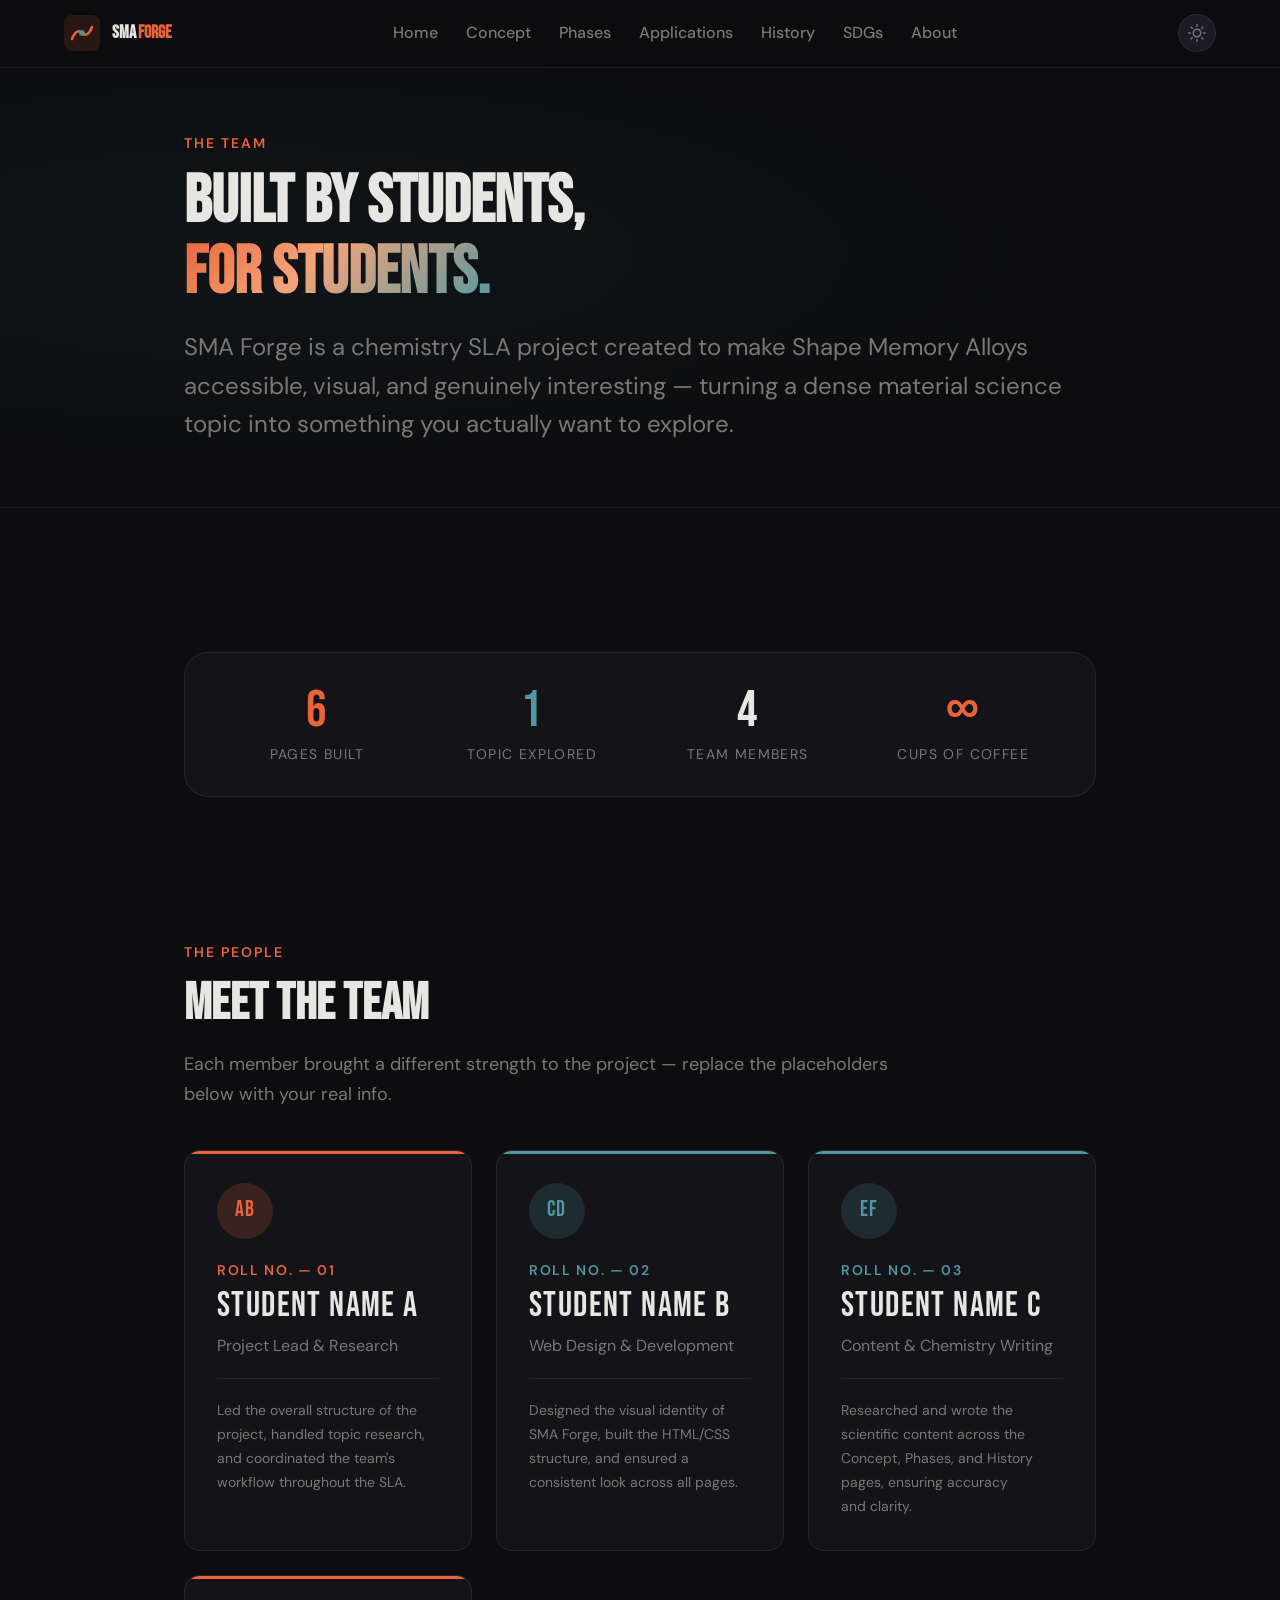
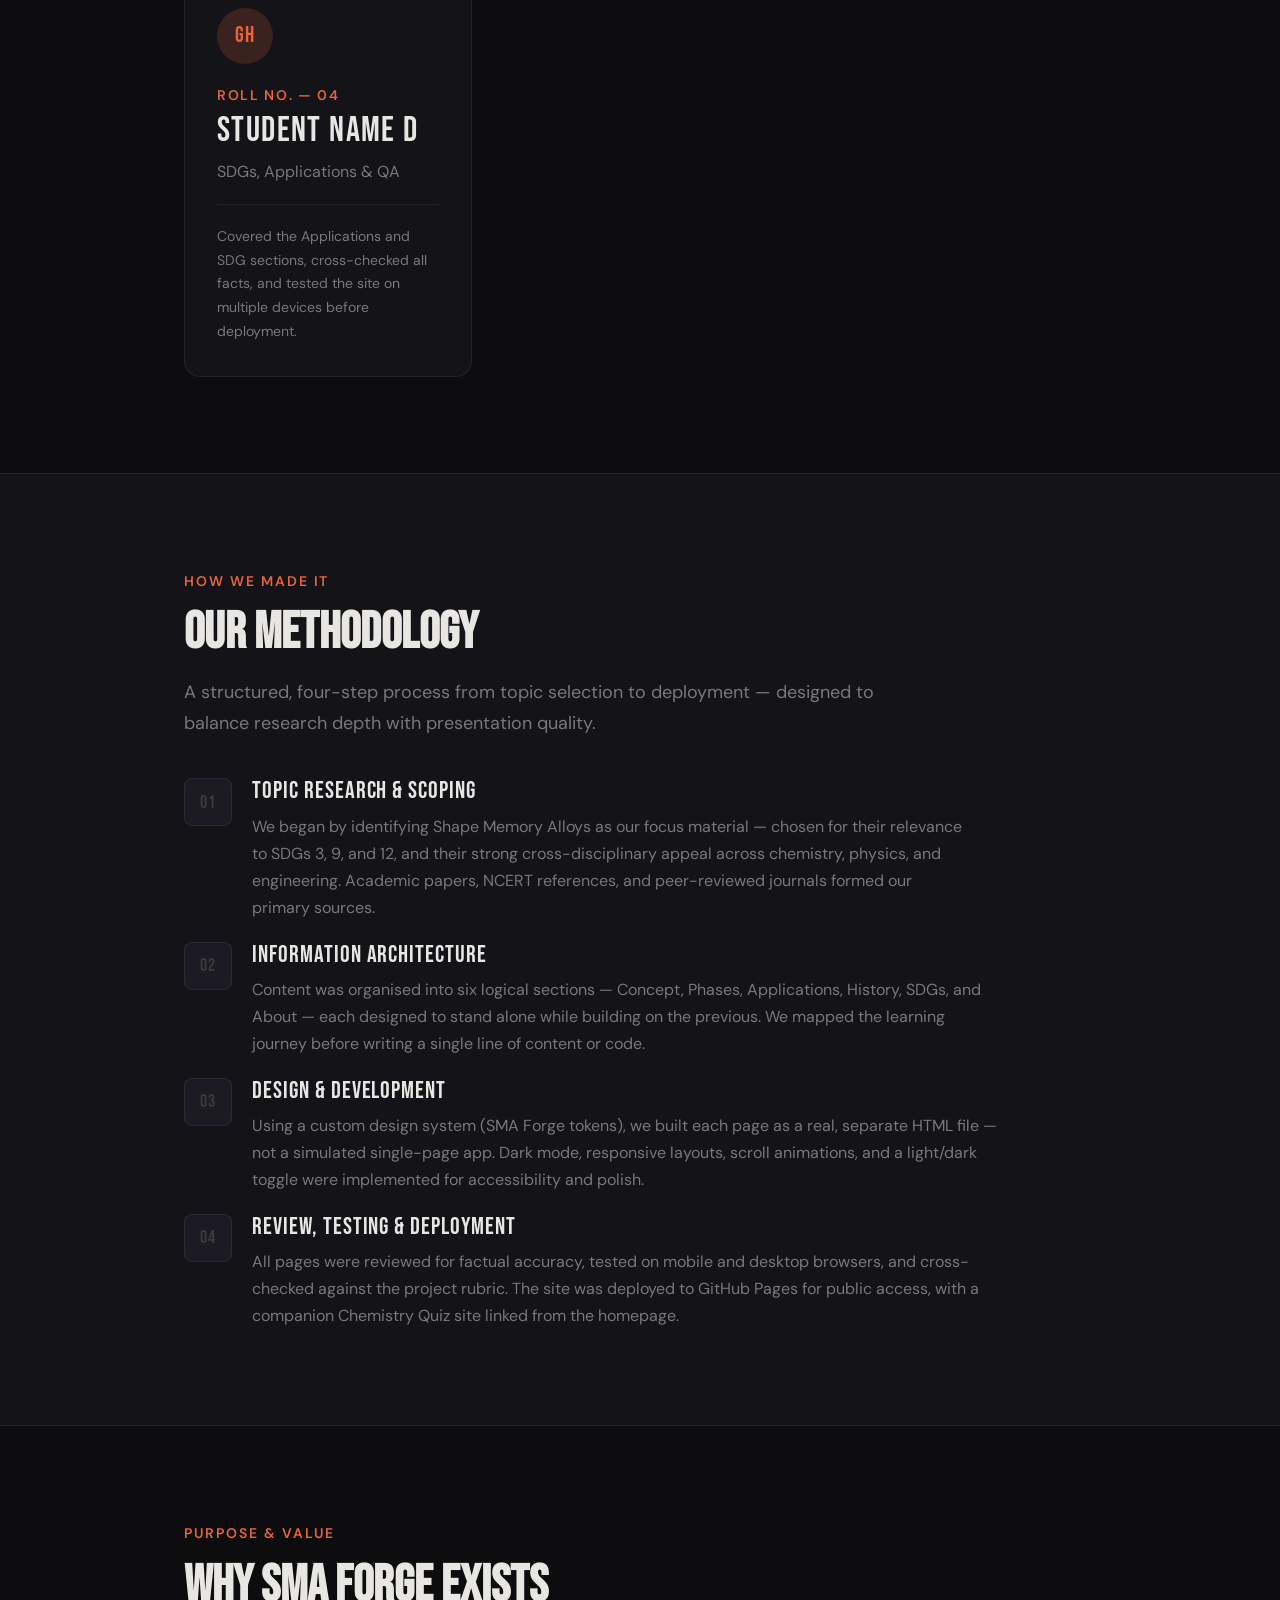
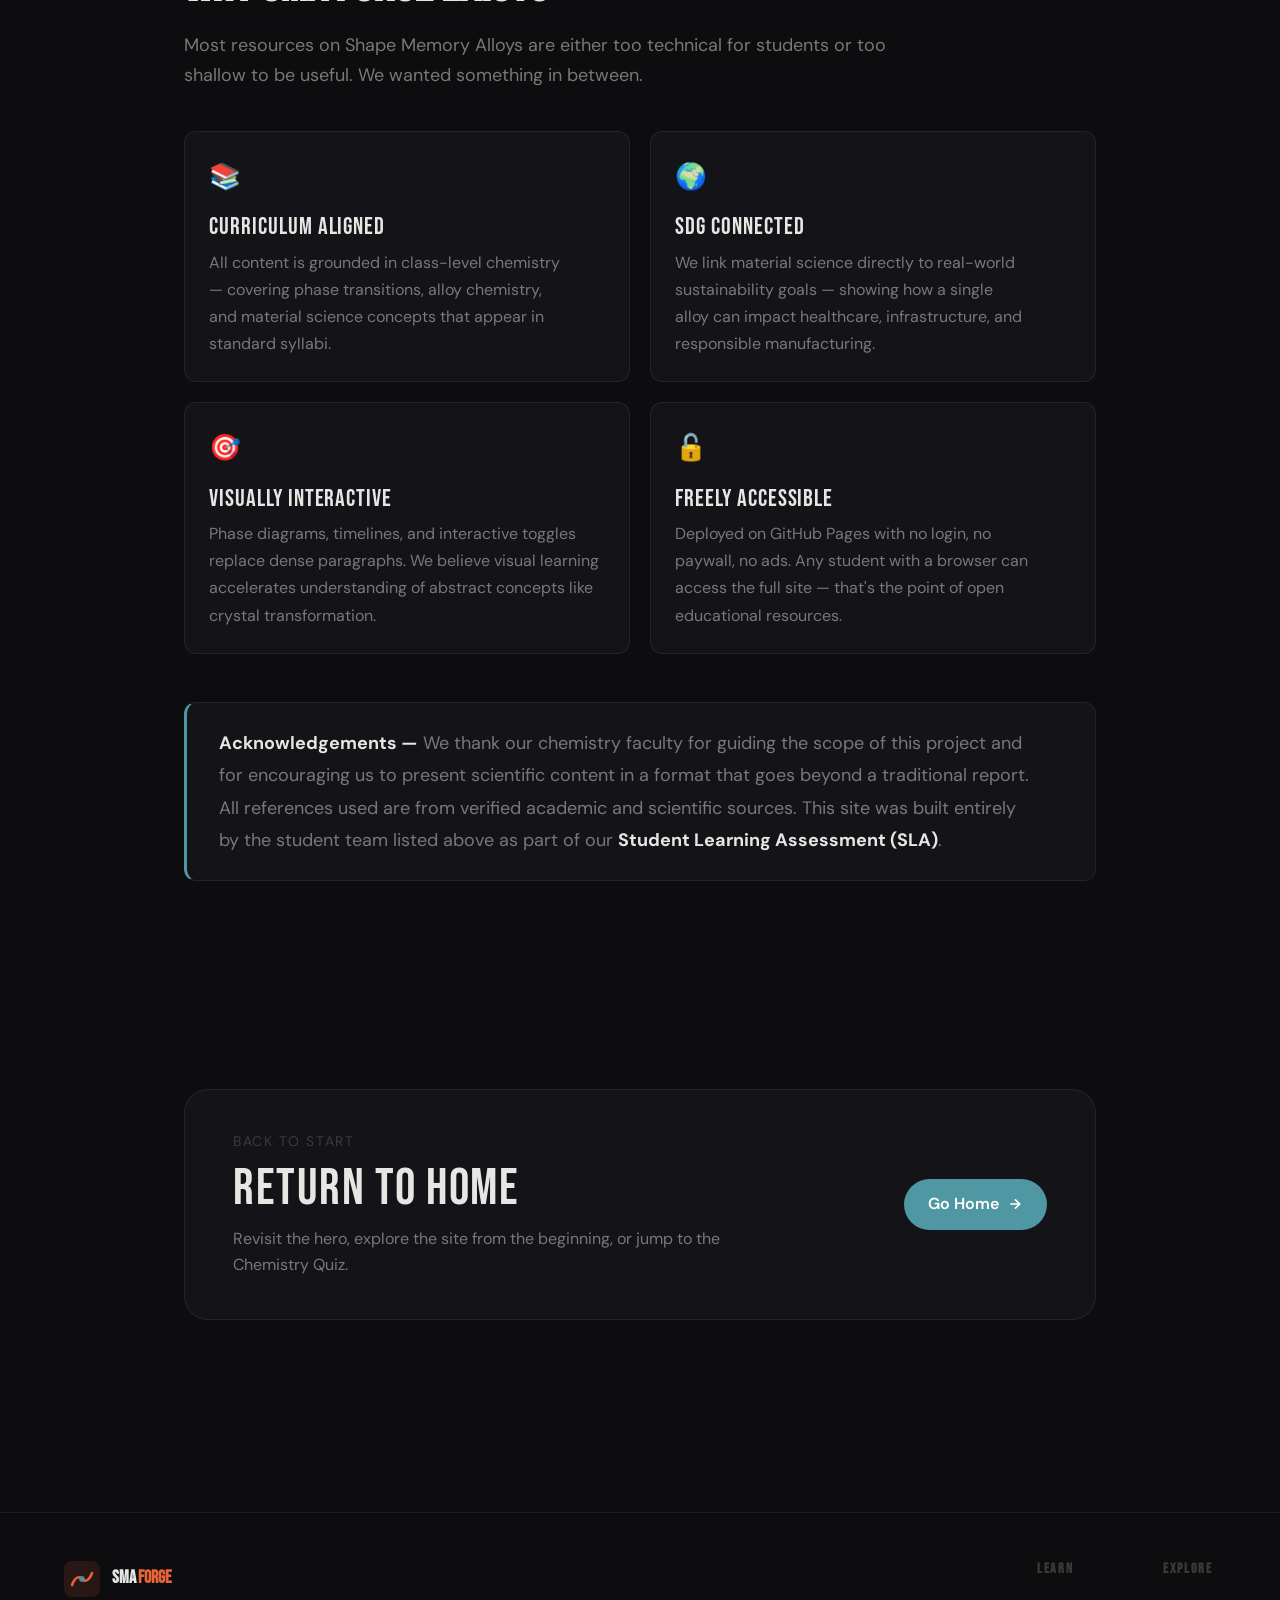
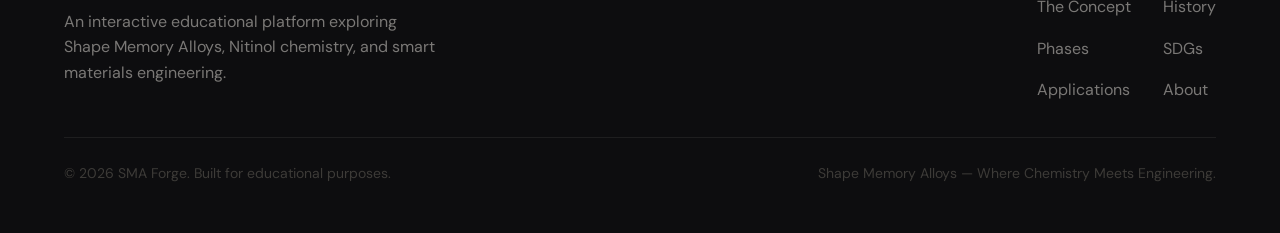
==== about.html @ 64794d24 "Initial deploy — SMA Forge" ====
<!DOCTYPE html>
<html lang="en" data-theme="dark">
<head>
  <meta charset="UTF-8" />
  <meta name="viewport" content="width=device-width, initial-scale=1.0" />
  <meta name="description" content="Meet the team behind SMA Forge — a student project exploring Shape Memory Alloys for chemistry education." />
  <title>About — SMA Forge</title>

  <script src="./js/theme.js"></script>

  <link rel="preconnect" href="https://fonts.googleapis.com" />
  <link rel="preconnect" href="https://fonts.gstatic.com" crossorigin />
  <link href="https://fonts.googleapis.com/css2?family=Bebas+Neue&family=DM+Sans:opsz,wght@9..40,300;9..40,400;9..40,500;9..40,700&display=swap" rel="stylesheet" />

  <link rel="stylesheet" href="./css/global.css" />
  <link rel="stylesheet" href="./css/animations.css" />

  <style>
    /* ── About-specific styles ── */

    /* Team grid */
    .team-grid {
      display: grid;
      grid-template-columns: repeat(auto-fill, minmax(260px, 1fr));
      gap: var(--space-6);
      margin-top: var(--space-10);
    }

    .team-card {
      background: var(--surface);
      border: 1px solid var(--border);
      border-radius: var(--radius-xl);
      padding: var(--space-8);
      position: relative;
      overflow: hidden;
      transition: border-color var(--transition), transform var(--transition), box-shadow var(--transition);
    }

    .team-card:hover {
      border-color: var(--border-hover);
      transform: translateY(-3px);
      box-shadow: var(--shadow-md);
    }

    /* Top colour stripe — alternates accent / teal */
    .team-card__stripe {
      position: absolute;
      top: 0; left: 0; right: 0;
      height: 3px;
    }

    .team-card--accent .team-card__stripe { background: var(--accent); }
    .team-card--teal   .team-card__stripe { background: var(--teal); }

    /* Avatar placeholder */
    .team-card__avatar {
      width: 56px;
      height: 56px;
      border-radius: var(--radius-full);
      display: flex;
      align-items: center;
      justify-content: center;
      font-family: var(--font-display);
      font-size: 1.4rem;
      font-weight: 400;
      letter-spacing: 0.05em;
      margin-bottom: var(--space-5);
    }

    .team-card--accent .team-card__avatar {
      background: var(--accent-glow);
      color: var(--accent);
    }

    .team-card--teal .team-card__avatar {
      background: var(--teal-glow);
      color: var(--teal);
    }

    .team-card__roll {
      font-size: var(--text-xs);
      text-transform: uppercase;
      letter-spacing: 0.12em;
      font-weight: 600;
      margin-bottom: var(--space-1);
    }

    .team-card--accent .team-card__roll { color: var(--accent); }
    .team-card--teal   .team-card__roll { color: var(--teal); }

    .team-card__name {
      font-family: var(--font-display);
      font-size: var(--text-xl);
      font-weight: 400;
      letter-spacing: 0.04em;
      margin-bottom: var(--space-2);
      line-height: 1.15;
    }

    .team-card__role {
      font-size: var(--text-sm);
      color: var(--text-muted);
      line-height: 1.5;
    }

    .team-card__divider {
      border: none;
      border-top: 1px solid var(--border);
      margin-block: var(--space-5);
    }

    .team-card__contribution {
      font-size: var(--text-xs);
      color: var(--text-muted);
      line-height: 1.7;
    }

    /* Methodology steps */
    .methodology-steps {
      display: flex;
      flex-direction: column;
      gap: var(--space-5);
      margin-top: var(--space-8);
    }

    .method-step {
      display: grid;
      grid-template-columns: 48px 1fr;
      gap: var(--space-5);
      align-items: start;
    }

    .method-step__number {
      width: 48px;
      height: 48px;
      border-radius: var(--radius-md);
      background: var(--surface-2);
      border: 1px solid var(--border);
      display: flex;
      align-items: center;
      justify-content: center;
      font-family: var(--font-display);
      font-size: 1.1rem;
      font-weight: 400;
      color: var(--text-faint);
      flex-shrink: 0;
      letter-spacing: 0.04em;
    }

    .method-step__content h4 {
      font-family: var(--font-display);
      font-size: var(--text-lg);
      font-weight: 400;
      letter-spacing: 0.04em;
      margin-bottom: var(--space-2);
    }

    .method-step__content p {
      font-size: var(--text-sm);
      color: var(--text-muted);
      line-height: 1.7;
    }

    /* Why this site block */
    .why-grid {
      display: grid;
      grid-template-columns: 1fr 1fr;
      gap: var(--space-5);
      margin-top: var(--space-8);
    }

    .why-card {
      background: var(--surface);
      border: 1px solid var(--border);
      border-radius: var(--radius-lg);
      padding: var(--space-6);
      transition: border-color var(--transition);
    }

    .why-card:hover { border-color: var(--border-hover); }

    .why-card__icon {
      font-size: 1.6rem;
      margin-bottom: var(--space-4);
    }

    .why-card__title {
      font-family: var(--font-display);
      font-size: var(--text-lg);
      font-weight: 400;
      letter-spacing: 0.04em;
      margin-bottom: var(--space-2);
    }

    .why-card__desc {
      font-size: var(--text-sm);
      color: var(--text-muted);
      line-height: 1.7;
    }

    /* Project stat bar */
    .project-stats {
      display: grid;
      grid-template-columns: repeat(4, 1fr);
      gap: var(--space-4);
      margin-block: var(--space-12);
      padding: var(--space-8);
      background: var(--surface);
      border: 1px solid var(--border);
      border-radius: var(--radius-2xl);
    }

    .project-stat {
      text-align: center;
    }

    .project-stat__value {
      font-family: var(--font-display);
      font-size: var(--text-2xl);
      font-weight: 400;
      line-height: 1;
      margin-bottom: var(--space-2);
      letter-spacing: 0.03em;
    }

    .project-stat__label {
      font-size: var(--text-xs);
      color: var(--text-muted);
      text-transform: uppercase;
      letter-spacing: 0.1em;
      line-height: 1.4;
    }

    /* Acknowledgement block */
    .ack-block {
      background: var(--surface);
      border: 1px solid var(--border);
      border-left: 3px solid var(--teal);
      border-radius: var(--radius-lg);
      padding: var(--space-6) var(--space-8);
      margin-top: var(--space-8);
    }

    .ack-block p {
      font-size: var(--text-base);
      color: var(--text-muted);
      line-height: 1.8;
    }

    .ack-block strong { color: var(--text); }

    /* Responsive */
    @media (max-width: 768px) {
      .why-grid { grid-template-columns: 1fr; }
      .project-stats { grid-template-columns: 1fr 1fr; }
    }

    @media (max-width: 480px) {
      .project-stats { grid-template-columns: 1fr 1fr; gap: var(--space-3); padding: var(--space-6); }
      .team-grid { grid-template-columns: 1fr; }
    }
  </style>
</head>

<body class="page-enter">
  <a href="#main" class="skip-link">Skip to content</a>

  <!-- ═══════════════════ NAVBAR ═══════════════════ -->
  <nav class="navbar" role="navigation" aria-label="Main navigation">
    <div class="navbar__inner">
      <a href="./index.html" class="navbar__logo" aria-label="SMA Forge Home">
        <svg class="navbar__logo-icon" viewBox="0 0 36 36" fill="none" aria-hidden="true">
          <rect width="36" height="36" rx="8" fill="rgba(232,100,58,0.12)"/>
          <path d="M8 24 C8 24, 12 12, 18 18 C24 24, 28 12, 28 12"
                stroke="#e8643a" stroke-width="2.5" stroke-linecap="round" fill="none"/>
          <circle cx="18" cy="18" r="3" fill="#4f98a3" opacity="0.8"/>
        </svg>
        <span class="navbar__logo-text">SMA <span>Forge</span></span>
      </a>

      <ul class="navbar__links" role="list">
        <li><a href="./index.html">Home</a></li>
        <li><a href="./concept.html">Concept</a></li>
        <li><a href="./phases.html">Phases</a></li>
        <li><a href="./applications.html">Applications</a></li>
        <li><a href="./history.html">History</a></li>
        <li><a href="./sdgs.html">SDGs</a></li>
        <li><a href="./about.html">About</a></li>
      </ul>

      <div class="navbar__controls">
        <button class="theme-toggle" data-theme-toggle aria-label="Switch to light mode"></button>
        <button class="navbar__hamburger" aria-label="Open menu" aria-expanded="false">
          <span></span><span></span><span></span>
        </button>
      </div>
    </div>
  </nav>

  <div class="navbar__mobile" id="mobile-menu">
    <a href="./index.html">Home</a>
    <a href="./concept.html">Concept</a>
    <a href="./phases.html">Phases</a>
    <a href="./applications.html">Applications</a>
    <a href="./history.html">History</a>
    <a href="./sdgs.html">SDGs</a>
    <a href="./about.html">About</a>
  </div>

  <main id="main">

    <!-- ═══════════════════ PAGE HERO ═══════════════════ -->
    <section class="page-hero" style="background: radial-gradient(ellipse 70% 50% at 20% 50%, rgba(79,152,163,0.06), transparent);">
      <div class="container--narrow">
        <p class="page-hero__label hero-animate-1">The Team</p>
        <h1 class="page-hero__title hero-animate-2">
          Built By Students,<br>
          <span class="gradient-text">For Students.</span>
        </h1>
        <p class="page-hero__subtitle hero-animate-3">
          SMA Forge is a chemistry SLA project created to make Shape Memory
          Alloys accessible, visual, and genuinely interesting — turning
          a dense material science topic into something you actually want to explore.
        </p>
      </div>
    </section>

    <!-- ═══════════════════ PROJECT STATS ═══════════════════ -->
    <section class="section" style="padding-bottom: 0;">
      <div class="container--narrow">
        <div class="project-stats" data-reveal>
          <div class="project-stat">
            <div class="project-stat__value text-accent">6</div>
            <div class="project-stat__label">Pages Built</div>
          </div>
          <div class="project-stat">
            <div class="project-stat__value text-teal">1</div>
            <div class="project-stat__label">Topic Explored</div>
          </div>
          <div class="project-stat">
            <div class="project-stat__value" style="color: var(--text);">4</div>
            <div class="project-stat__label">Team Members</div>
          </div>
          <div class="project-stat">
            <div class="project-stat__value text-accent">∞</div>
            <div class="project-stat__label">Cups of Coffee</div>
          </div>
        </div>
      </div>
    </section>

    <!-- ═══════════════════ TEAM CARDS ═══════════════════ -->
    <section class="section">
      <div class="container--narrow">
        <p class="section-label" data-reveal>The People</p>
        <h2 class="section-title" data-reveal data-delay="1">Meet the Team</h2>
        <p class="section-subtitle" data-reveal data-delay="2">
          Each member brought a different strength to the project —
          replace the placeholders below with your real info.
        </p>

        <div class="team-grid">

          <!-- Member 1 -->
          <div class="team-card team-card--accent" data-reveal data-delay="1">
            <div class="team-card__stripe"></div>
            <div class="team-card__avatar">AB</div>
            <p class="team-card__roll">Roll No. — 01</p>
            <h3 class="team-card__name">Student Name A</h3>
            <p class="team-card__role">Project Lead & Research</p>
            <hr class="team-card__divider">
            <p class="team-card__contribution">
              Led the overall structure of the project, handled topic research,
              and coordinated the team's workflow throughout the SLA.
            </p>
          </div>

          <!-- Member 2 -->
          <div class="team-card team-card--teal" data-reveal data-delay="2">
            <div class="team-card__stripe"></div>
            <div class="team-card__avatar">CD</div>
            <p class="team-card__roll">Roll No. — 02</p>
            <h3 class="team-card__name">Student Name B</h3>
            <p class="team-card__role">Web Design & Development</p>
            <hr class="team-card__divider">
            <p class="team-card__contribution">
              Designed the visual identity of SMA Forge, built the HTML/CSS
              structure, and ensured a consistent look across all pages.
            </p>
          </div>

          <!-- Member 3 -->
          <div class="team-card team-card--teal" data-reveal data-delay="3">
            <div class="team-card__stripe"></div>
            <div class="team-card__avatar">EF</div>
            <p class="team-card__roll">Roll No. — 03</p>
            <h3 class="team-card__name">Student Name C</h3>
            <p class="team-card__role">Content & Chemistry Writing</p>
            <hr class="team-card__divider">
            <p class="team-card__contribution">
              Researched and wrote the scientific content across the Concept,
              Phases, and History pages, ensuring accuracy and clarity.
            </p>
          </div>

          <!-- Member 4 -->
          <div class="team-card team-card--accent" data-reveal data-delay="4">
            <div class="team-card__stripe"></div>
            <div class="team-card__avatar">GH</div>
            <p class="team-card__roll">Roll No. — 04</p>
            <h3 class="team-card__name">Student Name D</h3>
            <p class="team-card__role">SDGs, Applications & QA</p>
            <hr class="team-card__divider">
            <p class="team-card__contribution">
              Covered the Applications and SDG sections, cross-checked all
              facts, and tested the site on multiple devices before deployment.
            </p>
          </div>

        </div>
      </div>
    </section>

    <!-- ═══════════════════ METHODOLOGY ═══════════════════ -->
    <section class="section" style="background: var(--surface); border-top: 1px solid var(--border); border-bottom: 1px solid var(--border);">
      <div class="container--narrow">
        <p class="section-label" data-reveal>How We Made It</p>
        <h2 class="section-title" data-reveal data-delay="1">Our Methodology</h2>
        <p class="section-subtitle" data-reveal data-delay="2">
          A structured, four-step process from topic selection to deployment —
          designed to balance research depth with presentation quality.
        </p>

        <div class="methodology-steps">

          <div class="method-step" data-reveal data-delay="1">
            <div class="method-step__number">01</div>
            <div class="method-step__content">
              <h4>Topic Research & Scoping</h4>
              <p>
                We began by identifying Shape Memory Alloys as our focus material —
                chosen for their relevance to SDGs 3, 9, and 12, and their
                strong cross-disciplinary appeal across chemistry, physics, and
                engineering. Academic papers, NCERT references, and peer-reviewed
                journals formed our primary sources.
              </p>
            </div>
          </div>

          <div class="method-step" data-reveal data-delay="2">
            <div class="method-step__number">02</div>
            <div class="method-step__content">
              <h4>Information Architecture</h4>
              <p>
                Content was organised into six logical sections — Concept, Phases,
                Applications, History, SDGs, and About — each designed to stand
                alone while building on the previous. We mapped the learning journey
                before writing a single line of content or code.
              </p>
            </div>
          </div>

          <div class="method-step" data-reveal data-delay="3">
            <div class="method-step__number">03</div>
            <div class="method-step__content">
              <h4>Design & Development</h4>
              <p>
                Using a custom design system (SMA Forge tokens), we built each
                page as a real, separate HTML file — not a simulated single-page
                app. Dark mode, responsive layouts, scroll animations, and a
                light/dark toggle were implemented for accessibility and polish.
              </p>
            </div>
          </div>

          <div class="method-step" data-reveal data-delay="4">
            <div class="method-step__number">04</div>
            <div class="method-step__content">
              <h4>Review, Testing & Deployment</h4>
              <p>
                All pages were reviewed for factual accuracy, tested on mobile and
                desktop browsers, and cross-checked against the project rubric.
                The site was deployed to GitHub Pages for public access,
                with a companion Chemistry Quiz site linked from the homepage.
              </p>
            </div>
          </div>

        </div>
      </div>
    </section>

    <!-- ═══════════════════ WHY THIS SITE ═══════════════════ -->
    <section class="section">
      <div class="container--narrow">
        <p class="section-label" data-reveal>Purpose & Value</p>
        <h2 class="section-title" data-reveal data-delay="1">Why SMA Forge Exists</h2>
        <p class="section-subtitle" data-reveal data-delay="2">
          Most resources on Shape Memory Alloys are either too technical for students
          or too shallow to be useful. We wanted something in between.
        </p>

        <div class="why-grid">

          <div class="why-card" data-reveal data-delay="1">
            <div class="why-card__icon">📚</div>
            <h3 class="why-card__title">Curriculum Aligned</h3>
            <p class="why-card__desc">
              All content is grounded in class-level chemistry — covering
              phase transitions, alloy chemistry, and material science
              concepts that appear in standard syllabi.
            </p>
          </div>

          <div class="why-card" data-reveal data-delay="2">
            <div class="why-card__icon">🌍</div>
            <h3 class="why-card__title">SDG Connected</h3>
            <p class="why-card__desc">
              We link material science directly to real-world sustainability
              goals — showing how a single alloy can impact healthcare,
              infrastructure, and responsible manufacturing.
            </p>
          </div>

          <div class="why-card" data-reveal data-delay="3">
            <div class="why-card__icon">🎯</div>
            <h3 class="why-card__title">Visually Interactive</h3>
            <p class="why-card__desc">
              Phase diagrams, timelines, and interactive toggles replace
              dense paragraphs. We believe visual learning accelerates
              understanding of abstract concepts like crystal transformation.
            </p>
          </div>

          <div class="why-card" data-reveal data-delay="4">
            <div class="why-card__icon">🔓</div>
            <h3 class="why-card__title">Freely Accessible</h3>
            <p class="why-card__desc">
              Deployed on GitHub Pages with no login, no paywall, no ads.
              Any student with a browser can access the full site —
              that's the point of open educational resources.
            </p>
          </div>

        </div>

        <div class="ack-block" data-reveal style="margin-top: var(--space-12);">
          <p>
            <strong>Acknowledgements —</strong> We thank our chemistry faculty for
            guiding the scope of this project and for encouraging us to present
            scientific content in a format that goes beyond a traditional report.
            All references used are from verified academic and scientific sources.
            This site was built entirely by the student team listed above
            as part of our <strong>Student Learning Assessment (SLA)</strong>.
          </p>
        </div>

      </div>
    </section>

    <!-- ═══════════════════ BACK TO HOME CTA ═══════════════════ -->
    <section class="section">
      <div class="container--narrow">
        <a href="./index.html" class="next-cta" data-reveal style="
          background: var(--surface);
          border: 1px solid var(--border);
          border-radius: var(--radius-2xl);
          padding: var(--space-10) var(--space-12);
          display: flex;
          align-items: center;
          justify-content: space-between;
          gap: var(--space-8);
          margin-top: var(--space-4);
          transition: border-color var(--transition);
          text-decoration: none;
        ">
          <div>
            <p style="font-size: var(--text-xs); text-transform: uppercase; letter-spacing: 0.12em; color: var(--text-faint); margin-bottom: var(--space-2);">Back to Start</p>
            <h2 style="font-family: var(--font-display); font-size: var(--text-2xl); font-weight: 400; letter-spacing: 0.03em;">Return to Home</h2>
            <p style="font-size: var(--text-sm); color: var(--text-muted); margin-top: var(--space-2); max-width: 45ch;">
              Revisit the hero, explore the site from the beginning, or
              jump to the Chemistry Quiz.
            </p>
          </div>
          <div>
            <span class="btn btn-teal">
              Go Home
              <svg width="16" height="16" viewBox="0 0 24 24" fill="none"
                   stroke="currentColor" stroke-width="2.5" aria-hidden="true">
                <path d="M5 12h14M12 5l7 7-7 7"/>
              </svg>
            </span>
          </div>
        </a>
      </div>
    </section>

  </main>

  <!-- ═══════════════════ FOOTER ═══════════════════ -->
  <footer class="footer" role="contentinfo">
    <div class="footer__inner">
      <div class="footer__top">
        <div class="footer__brand">
          <a href="./index.html" class="navbar__logo" aria-label="SMA Forge Home">
            <svg class="navbar__logo-icon" viewBox="0 0 36 36" fill="none" aria-hidden="true">
              <rect width="36" height="36" rx="8" fill="rgba(232,100,58,0.12)"/>
              <path d="M8 24 C8 24, 12 12, 18 18 C24 24, 28 12, 28 12"
                    stroke="#e8643a" stroke-width="2.5" stroke-linecap="round" fill="none"/>
              <circle cx="18" cy="18" r="3" fill="#4f98a3" opacity="0.8"/>
            </svg>
            <span class="navbar__logo-text">SMA <span>Forge</span></span>
          </a>
          <p>An interactive educational platform exploring Shape Memory Alloys, Nitinol chemistry, and smart materials engineering.</p>
        </div>
        <nav class="footer__nav" aria-label="Footer navigation">
          <div class="footer__nav-group">
            <h4>Learn</h4>
            <ul role="list">
              <li><a href="./concept.html">The Concept</a></li>
              <li><a href="./phases.html">Phases</a></li>
              <li><a href="./applications.html">Applications</a></li>
            </ul>
          </div>
          <div class="footer__nav-group">
            <h4>Explore</h4>
            <ul role="list">
              <li><a href="./history.html">History</a></li>
              <li><a href="./sdgs.html">SDGs</a></li>
              <li><a href="./about.html">About</a></li>
            </ul>
          </div>
        </nav>
      </div>
      <div class="footer__bottom">
        <span>© 2026 SMA Forge. Built for educational purposes.</span>
        <span>Shape Memory Alloys — Where Chemistry Meets Engineering.</span>
      </div>
    </div>
  </footer>

  <script src="./js/navbar.js"></script>
</body>
</html>
---- css/global.css ----
/* ================================================
   SMA FORGE — global.css
   Design tokens, reset, typography, navbar, footer
   ================================================ */

/* ---------- GOOGLE / FONTSHARE IMPORTS ---------- */
@import url('https://fonts.googleapis.com/css2?family=Bebas+Neue&family=DM+Sans:opsz,wght@9..40,300;9..40,400;9..40,500;9..40,700&display=swap');
/* ---------- DESIGN TOKENS ---------- */
:root {
  /* Surfaces */
  --bg:           #0d0d0f;
  --surface:      #141318;
  --surface-2:    #1c1a22;
  --surface-3:    #242230;
  --border:       rgba(255, 255, 255, 0.07);
  --border-hover: rgba(255, 255, 255, 0.15);

  /* Accent — Orange (hot / austenite) */
  --accent:       #e8643a;
  --accent-hover: #f07a52;
  --accent-glow:  rgba(232, 100, 58, 0.18);

  /* Accent 2 — Teal (cool / martensite) */
  --teal:         #4f98a3;
  --teal-hover:   #63b0bc;
  --teal-glow:    rgba(79, 152, 163, 0.18);

  /* Text */
  --text:         #e8e6e3;
  --text-muted:   #7a7876;
  --text-faint:   #3d3b38;

  /* Typography */
--font-display: 'Bebas Neue', 'Arial Narrow', sans-serif;
--font-body:    'DM Sans', 'Inter', sans-serif;

  /* Type scale */
  --text-xs:   clamp(0.75rem,  0.7rem  + 0.25vw, 0.875rem);
  --text-sm:   clamp(0.875rem, 0.8rem  + 0.35vw, 1rem);
  --text-base: clamp(1rem,     0.95rem + 0.25vw, 1.125rem);
  --text-lg:   clamp(1.125rem, 1rem    + 0.75vw, 1.5rem);
  --text-xl:   clamp(1.5rem,   1.2rem  + 1.25vw, 2.25rem);
  --text-2xl:  clamp(2rem,     1.2rem  + 2.5vw,  3.5rem);
  --text-3xl:  clamp(2.5rem,   1rem    + 4vw,    5rem);
  --text-hero: clamp(3rem,     0.5rem  + 7vw,    8rem);

  /* Spacing */
  --space-1:  0.25rem;
  --space-2:  0.5rem;
  --space-3:  0.75rem;
  --space-4:  1rem;
  --space-5:  1.25rem;
  --space-6:  1.5rem;
  --space-8:  2rem;
  --space-10: 2.5rem;
  --space-12: 3rem;
  --space-16: 4rem;
  --space-20: 5rem;
  --space-24: 6rem;

  /* Radius */
  --radius-sm: 0.375rem;
  --radius-md: 0.5rem;
  --radius-lg: 0.75rem;
  --radius-xl: 1rem;
  --radius-2xl: 1.5rem;
  --radius-full: 9999px;

  /* Shadows */
  --shadow-sm: 0 1px 3px rgba(0,0,0,0.4);
  --shadow-md: 0 4px 16px rgba(0,0,0,0.5);
  --shadow-lg: 0 12px 40px rgba(0,0,0,0.6);
  --shadow-accent: 0 4px 24px rgba(232,100,58,0.25);
  --shadow-teal:   0 4px 24px rgba(79,152,163,0.25);

  /* Layout */
  --content-narrow:  640px;
  --content-default: 960px;
  --content-wide:    1200px;

  /* Transitions */
  --ease: cubic-bezier(0.16, 1, 0.3, 1);
  --duration: 220ms;
  --transition: var(--duration) var(--ease);
}

/* Light mode override */
[data-theme="light"] {
  --bg:           #f5f3ef;
  --surface:      #faf8f5;
  --surface-2:    #edeae5;
  --surface-3:    #e6e3de;
  --border:       rgba(0,0,0,0.08);
  --border-hover: rgba(0,0,0,0.16);
  --text:         #1a1814;
  --text-muted:   #6b6966;
  --text-faint:   #b0aeab;
  --shadow-sm: 0 1px 3px rgba(0,0,0,0.08);
  --shadow-md: 0 4px 16px rgba(0,0,0,0.1);
  --shadow-lg: 0 12px 40px rgba(0,0,0,0.14);
}

/* ---------- BASE RESET ---------- */
*, *::before, *::after {
  box-sizing: border-box;
  margin: 0;
  padding: 0;
}

html {
  scroll-behavior: smooth;
  scroll-padding-top: 80px;
  -webkit-font-smoothing: antialiased;
  -moz-osx-font-smoothing: grayscale;
  text-rendering: optimizeLegibility;
  hanging-punctuation: first last;
}

body {
  font-family: var(--font-body);
  font-size: var(--text-base);
  color: var(--text);
  background-color: var(--bg);
  line-height: 1.65;
  min-height: 100dvh;
  overflow-x: hidden;
  transition: background-color var(--transition), color var(--transition);
}

img, picture, video, canvas, svg {
  display: block;
  max-width: 100%;
  height: auto;
}

ul[role="list"], ol[role="list"] { list-style: none; }

input, button, textarea, select {
  font: inherit;
  color: inherit;
}

h1, h2, h3, h4, h5, h6 {
  font-family: var(--font-display);
  text-wrap: balance;
  line-height: 1.1;
}

p, li, figcaption {
  text-wrap: pretty;
  max-width: 68ch;
}

a {
  color: inherit;
  text-decoration: none;
  transition: color var(--transition);
}

button { cursor: pointer; background: none; border: none; }

::selection {
  background: var(--accent-glow);
  color: var(--text);
}

:focus-visible {
  outline: 2px solid var(--accent);
  outline-offset: 3px;
  border-radius: var(--radius-sm);
}

@media (prefers-reduced-motion: reduce) {
  *, *::before, *::after {
    animation-duration: 0.01ms !important;
    transition-duration: 0.01ms !important;
    scroll-behavior: auto !important;
  }
}

/* ---------- UTILITY CLASSES ---------- */
.container {
  max-width: var(--content-wide);
  margin-inline: auto;
  padding-inline: var(--space-6);
}

.container--narrow {
  max-width: var(--content-default);
  margin-inline: auto;
  padding-inline: var(--space-6);
}

.section {
  padding-block: clamp(var(--space-12), 8vw, var(--space-24));
}

.section-label {
  font-family: var(--font-body);
  font-size: var(--text-xs);
  font-weight: 600;
  text-transform: uppercase;
  letter-spacing: 0.14em;
  color: var(--accent);
  margin-bottom: var(--space-3);
}

.section-title {
  font-family: var(--font-display);
  font-size: var(--text-2xl);
  font-weight: 700;
  color: var(--text);
  margin-bottom: var(--space-4);
}

.section-subtitle {
  font-size: var(--text-base);
  color: var(--text-muted);
  max-width: 60ch;
  line-height: 1.7;
  margin-bottom: var(--space-10);
}

.text-accent  { color: var(--accent); }
.text-teal    { color: var(--teal); }
.text-muted   { color: var(--text-muted); }

.divider {
  border: none;
  border-top: 1px solid var(--border);
  margin-block: var(--space-8);
}

/* ---------- CARDS ---------- */
.card {
  background: var(--surface);
  border: 1px solid var(--border);
  border-radius: var(--radius-xl);
  padding: var(--space-8);
  transition: border-color var(--transition), box-shadow var(--transition), transform var(--transition);
}

.card:hover {
  border-color: var(--border-hover);
  box-shadow: var(--shadow-md);
  transform: translateY(-2px);
}

.card--elevated {
  background: var(--surface-2);
}

/* ---------- BUTTONS ---------- */
.btn {
  display: inline-flex;
  align-items: center;
  gap: var(--space-2);
  padding: var(--space-3) var(--space-6);
  border-radius: var(--radius-full);
  font-family: var(--font-body);
  font-size: var(--text-sm);
  font-weight: 600;
  transition: background var(--transition), color var(--transition),
              box-shadow var(--transition), transform var(--transition);
  cursor: pointer;
  white-space: nowrap;
}

.btn:active { transform: scale(0.97); }

.btn-primary {
  background: var(--accent);
  color: #fff;
  border: none;
}
.btn-primary:hover {
  background: var(--accent-hover);
  box-shadow: var(--shadow-accent);
}

.btn-secondary {
  background: transparent;
  color: var(--text);
  border: 1px solid var(--border-hover);
}
.btn-secondary:hover {
  background: var(--surface-2);
  border-color: var(--accent);
  color: var(--accent);
}

.btn-teal {
  background: var(--teal);
  color: #fff;
  border: none;
}
.btn-teal:hover {
  background: var(--teal-hover);
  box-shadow: var(--shadow-teal);
}

/* ---------- BADGE ---------- */
.badge {
  display: inline-flex;
  align-items: center;
  padding: var(--space-1) var(--space-3);
  border-radius: var(--radius-full);
  font-size: var(--text-xs);
  font-weight: 600;
  letter-spacing: 0.06em;
}

.badge-accent { background: var(--accent-glow); color: var(--accent); }
.badge-teal   { background: var(--teal-glow);   color: var(--teal); }

/* ---------- NAVBAR ---------- */
.navbar {
  position: fixed;
  top: 0;
  left: 0;
  right: 0;
  z-index: 100;
  height: 68px;
  display: flex;
  align-items: center;
  background: rgba(13, 13, 15, 0.7);
  backdrop-filter: blur(18px);
  -webkit-backdrop-filter: blur(18px);
  border-bottom: 1px solid var(--border);
  transition: background var(--transition), border-color var(--transition);
}

[data-theme="light"] .navbar {
  background: rgba(245, 243, 239, 0.75);
}

.navbar.scrolled {
  background: rgba(13, 13, 15, 0.92);
  border-bottom-color: var(--border-hover);
}

[data-theme="light"] .navbar.scrolled {
  background: rgba(245, 243, 239, 0.95);
}

.navbar__inner {
  max-width: var(--content-wide);
  margin-inline: auto;
  padding-inline: var(--space-6);
  width: 100%;
  display: flex;
  align-items: center;
  justify-content: space-between;
  gap: var(--space-8);
}

/* Logo */
.navbar__logo {
  display: flex;
  align-items: center;
  gap: var(--space-3);
  text-decoration: none;
  flex-shrink: 0;
}

.navbar__logo-icon {
  width: 36px;
  height: 36px;
}

.navbar__logo-text {
  font-family: var(--font-display);
  font-size: 1.15rem;
  font-weight: 700;
  color: var(--text);
  letter-spacing: -0.01em;
}

.navbar__logo-text span {
  color: var(--accent);
}

/* Nav links */
.navbar__links {
  display: flex;
  align-items: center;
  gap: var(--space-1);
  list-style: none;
}

.navbar__links a {
  display: block;
  padding: var(--space-2) var(--space-3);
  font-size: var(--text-sm);
  font-weight: 500;
  color: var(--text-muted);
  border-radius: var(--radius-md);
  transition: color var(--transition), background var(--transition);
  white-space: nowrap;
}

.navbar__links a:hover,
.navbar__links a.active {
  color: var(--text);
  background: var(--surface-2);
}

.navbar__links a.active {
  color: var(--accent);
}

/* Right side controls */
.navbar__controls {
  display: flex;
  align-items: center;
  gap: var(--space-3);
  flex-shrink: 0;
}

/* Theme toggle */
.theme-toggle {
  width: 38px;
  height: 38px;
  display: flex;
  align-items: center;
  justify-content: center;
  border-radius: var(--radius-full);
  background: var(--surface-2);
  border: 1px solid var(--border);
  color: var(--text-muted);
  transition: all var(--transition);
}

.theme-toggle:hover {
  color: var(--text);
  border-color: var(--border-hover);
}

/* Mobile hamburger */
.navbar__hamburger {
  display: none;
  flex-direction: column;
  justify-content: center;
  align-items: center;
  width: 38px;
  height: 38px;
  gap: 5px;
  border-radius: var(--radius-md);
  background: var(--surface-2);
  border: 1px solid var(--border);
}

.navbar__hamburger span {
  display: block;
  width: 18px;
  height: 2px;
  background: var(--text-muted);
  border-radius: 2px;
  transition: all var(--transition);
}

/* Mobile nav drawer */
.navbar__mobile {
  display: none;
  position: fixed;
  top: 68px;
  left: 0;
  right: 0;
  background: var(--surface);
  border-bottom: 1px solid var(--border);
  padding: var(--space-4) var(--space-6);
  flex-direction: column;
  gap: var(--space-1);
  z-index: 99;
  transform: translateY(-8px);
  opacity: 0;
  transition: opacity var(--transition), transform var(--transition);
}

.navbar__mobile.open {
  display: flex;
  opacity: 1;
  transform: translateY(0);
}

.navbar__mobile a {
  padding: var(--space-3) var(--space-4);
  font-size: var(--text-sm);
  font-weight: 500;
  color: var(--text-muted);
  border-radius: var(--radius-md);
  transition: color var(--transition), background var(--transition);
}

.navbar__mobile a:hover,
.navbar__mobile a.active {
  color: var(--accent);
  background: var(--surface-2);
}

/* Responsive navbar */
@media (max-width: 768px) {
  .navbar__links { display: none; }
  .navbar__hamburger { display: flex; }
}

/* ---------- PAGE HEADER ---------- */
.page-hero {
  padding-top: calc(68px + var(--space-16));
  padding-bottom: var(--space-16);
  border-bottom: 1px solid var(--border);
}

.page-hero__label {
  font-size: var(--text-xs);
  font-weight: 600;
  text-transform: uppercase;
  letter-spacing: 0.14em;
  color: var(--accent);
  margin-bottom: var(--space-3);
}

.page-hero__title {
  font-family: var(--font-display);
  font-size: var(--text-3xl);
  font-weight: 700;
  line-height: 1.05;
  margin-bottom: var(--space-5);
}

.page-hero__subtitle {
  font-size: var(--text-lg);
  color: var(--text-muted);
  max-width: 58ch;
  line-height: 1.6;
}

/* ---------- FOOTER ---------- */
.footer {
  border-top: 1px solid var(--border);
  padding-block: var(--space-12);
  margin-top: var(--space-24);
}

.footer__inner {
  max-width: var(--content-wide);
  margin-inline: auto;
  padding-inline: var(--space-6);
  display: flex;
  flex-direction: column;
  gap: var(--space-8);
}

.footer__top {
  display: grid;
  grid-template-columns: 1fr auto;
  gap: var(--space-8);
  align-items: start;
}

.footer__brand p {
  font-size: var(--text-sm);
  color: var(--text-muted);
  max-width: 40ch;
  margin-top: var(--space-3);
  line-height: 1.6;
}

.footer__nav {
  display: flex;
  gap: var(--space-8);
}

.footer__nav-group h4 {
  font-size: var(--text-xs);
  font-weight: 700;
  text-transform: uppercase;
  letter-spacing: 0.12em;
  color: var(--text-faint);
  margin-bottom: var(--space-4);
}

.footer__nav-group ul {
  list-style: none;
  display: flex;
  flex-direction: column;
  gap: var(--space-3);
}

.footer__nav-group a {
  font-size: var(--text-sm);
  color: var(--text-muted);
  transition: color var(--transition);
}

.footer__nav-group a:hover { color: var(--accent); }

.footer__bottom {
  display: flex;
  align-items: center;
  justify-content: space-between;
  padding-top: var(--space-6);
  border-top: 1px solid var(--border);
  font-size: var(--text-xs);
  color: var(--text-faint);
}

/* Responsive footer */
@media (max-width: 640px) {
  .footer__top { grid-template-columns: 1fr; }
  .footer__nav { flex-direction: column; gap: var(--space-6); }
  .footer__bottom { flex-direction: column; gap: var(--space-3); text-align: center; }
}

/* ---------- SKIP LINK ---------- */
.skip-link {
  position: absolute;
  top: -100px;
  left: var(--space-4);
  padding: var(--space-2) var(--space-4);
  background: var(--accent);
  color: #fff;
  border-radius: var(--radius-md);
  font-size: var(--text-sm);
  font-weight: 600;
  z-index: 9999;
  transition: top var(--transition);
}

.skip-link:focus { top: var(--space-4); }

/* ---------- SCROLLBAR ---------- */
::-webkit-scrollbar { width: 6px; }
::-webkit-scrollbar-track { background: var(--bg); }
::-webkit-scrollbar-thumb {
  background: var(--surface-3);
  border-radius: var(--radius-full);
}
::-webkit-scrollbar-thumb:hover { background: var(--text-faint); }
---- css/animations.css ----
/* ================================================
   SMA FORGE — animations.css
   Scroll reveals, transitions, keyframes
   ================================================ */

/* ---------- KEYFRAMES ---------- */

@keyframes fadeUp {
  from {
    opacity: 0;
    transform: translateY(24px);
  }
  to {
    opacity: 1;
    transform: translateY(0);
  }
}

@keyframes fadeIn {
  from { opacity: 0; }
  to   { opacity: 1; }
}

@keyframes fadeLeft {
  from {
    opacity: 0;
    transform: translateX(24px);
  }
  to {
    opacity: 1;
    transform: translateX(0);
  }
}

@keyframes fadeRight {
  from {
    opacity: 0;
    transform: translateX(-24px);
  }
  to {
    opacity: 1;
    transform: translateX(0);
  }
}

@keyframes scaleIn {
  from {
    opacity: 0;
    transform: scale(0.93);
  }
  to {
    opacity: 1;
    transform: scale(1);
  }
}

@keyframes pulseGlow {
  0%, 100% { box-shadow: 0 0 0 0 var(--accent-glow); }
  50%       { box-shadow: 0 0 24px 6px var(--accent-glow); }
}

@keyframes pulseGlowTeal {
  0%, 100% { box-shadow: 0 0 0 0 var(--teal-glow); }
  50%       { box-shadow: 0 0 24px 6px var(--teal-glow); }
}

@keyframes shimmer {
  0%   { background-position: -200% 0; }
  100% { background-position:  200% 0; }
}

@keyframes spin {
  from { transform: rotate(0deg); }
  to   { transform: rotate(360deg); }
}

@keyframes float {
  0%, 100% { transform: translateY(0px); }
  50%       { transform: translateY(-10px); }
}

@keyframes gradientShift {
  0%   { background-position: 0% 50%; }
  50%  { background-position: 100% 50%; }
  100% { background-position: 0% 50%; }
}

@keyframes drawLine {
  from { stroke-dashoffset: 1; }
  to   { stroke-dashoffset: 0; }
}

@keyframes countUp {
  from { opacity: 0; transform: translateY(10px); }
  to   { opacity: 1; transform: translateY(0); }
}

/* ---------- SCROLL REVEAL SYSTEM ---------- */
/* 
   Add [data-reveal] to any element you want to animate in.
   It starts hidden. JS in navbar.js triggers .revealed class
   when the element enters the viewport.
   
   Usage:
     <div data-reveal>...</div>
     <div data-reveal="left">...</div>
     <div data-reveal="right">...</div>
     <div data-reveal="scale">...</div>
     <div data-reveal data-delay="1">...</div>   ← 100ms delay
     <div data-reveal data-delay="2">...</div>   ← 200ms delay
     <div data-reveal data-delay="3">...</div>   ← 300ms delay
*/

[data-reveal] {
  opacity: 0;
  transform: translateY(20px);
  transition:
    opacity 0.6s var(--ease),
    transform 0.6s var(--ease);
}

[data-reveal="left"] {
  opacity: 0;
  transform: translateX(20px);
}

[data-reveal="right"] {
  opacity: 0;
  transform: translateX(-20px);
}

[data-reveal="scale"] {
  opacity: 0;
  transform: scale(0.95);
}

[data-reveal="fade"] {
  opacity: 0;
  transform: none;
}

/* Delay variants */
[data-delay="1"] { transition-delay: 0.1s; }
[data-delay="2"] { transition-delay: 0.2s; }
[data-delay="3"] { transition-delay: 0.3s; }
[data-delay="4"] { transition-delay: 0.4s; }
[data-delay="5"] { transition-delay: 0.5s; }
[data-delay="6"] { transition-delay: 0.6s; }

/* Revealed state — JS adds this class */
[data-reveal].revealed {
  opacity: 1;
  transform: translateY(0) translateX(0) scale(1);
}

/* Respect reduced motion */
@media (prefers-reduced-motion: reduce) {
  [data-reveal],
  [data-reveal="left"],
  [data-reveal="right"],
  [data-reveal="scale"],
  [data-reveal="fade"] {
    opacity: 1;
    transform: none;
    transition: none;
  }
}

/* ---------- SKELETON LOADER ---------- */
.skeleton {
  background: linear-gradient(
    90deg,
    var(--surface) 25%,
    var(--surface-2) 50%,
    var(--surface) 75%
  );
  background-size: 200% 100%;
  animation: shimmer 1.5s ease-in-out infinite;
  border-radius: var(--radius-sm);
}

/* ---------- GRADIENT TEXT ---------- */
.gradient-text {
  background: linear-gradient(
    135deg,
    var(--accent) 0%,
    #f5a47a 40%,
    var(--teal) 100%
  );
  -webkit-background-clip: text;
  -webkit-text-fill-color: transparent;
  background-clip: text;
}

/* ---------- GLOW EFFECTS ---------- */
.glow-accent {
  box-shadow: 0 0 20px var(--accent-glow);
}

.glow-teal {
  box-shadow: 0 0 20px var(--teal-glow);
}

.pulse-accent {
  animation: pulseGlow 2.5s ease-in-out infinite;
}

.pulse-teal {
  animation: pulseGlowTeal 2.5s ease-in-out infinite;
}

/* ---------- FLOATING ELEMENT ---------- */
.float {
  animation: float 4s ease-in-out infinite;
}

/* ---------- ANIMATED GRADIENT BG ---------- */
.gradient-bg {
  background: linear-gradient(
    -45deg,
    var(--bg),
    var(--surface),
    rgba(232,100,58,0.06),
    rgba(79,152,163,0.06)
  );
  background-size: 400% 400%;
  animation: gradientShift 12s ease infinite;
}

/* ---------- STAT NUMBER ANIMATION ---------- */
.stat-number {
  display: inline-block;
  animation: countUp 0.6s var(--ease) both;
}

/* ---------- HERO ENTRANCE (used on index.html) ---------- */
.hero-animate-1 {
  animation: fadeUp 0.7s var(--ease) 0.1s both;
}
.hero-animate-2 {
  animation: fadeUp 0.7s var(--ease) 0.25s both;
}
.hero-animate-3 {
  animation: fadeUp 0.7s var(--ease) 0.4s both;
}
.hero-animate-4 {
  animation: fadeUp 0.7s var(--ease) 0.55s both;
}
.hero-animate-5 {
  animation: fadeUp 0.7s var(--ease) 0.7s both;
}

/* ---------- PAGE TRANSITION ---------- */
.page-enter {
  animation: fadeIn 0.4s var(--ease) both;
}

/* ---------- CARD HOVER LIFT ---------- */
.hover-lift {
  transition: transform var(--transition), box-shadow var(--transition);
}

.hover-lift:hover {
  transform: translateY(-4px);
  box-shadow: var(--shadow-lg);
}

/* ---------- UNDERLINE LINK ---------- */
.link-underline {
  position: relative;
  color: var(--accent);
}

.link-underline::after {
  content: '';
  position: absolute;
  bottom: -2px;
  left: 0;
  width: 0;
  height: 1.5px;
  background: var(--accent);
  transition: width var(--transition);
}

.link-underline:hover::after {
  width: 100%;
}

/* ---------- PROGRESS BAR ---------- */
.progress-bar {
  height: 3px;
  background: var(--surface-2);
  border-radius: var(--radius-full);
  overflow: hidden;
}

.progress-bar__fill {
  height: 100%;
  background: linear-gradient(90deg, var(--accent), var(--teal));
  border-radius: var(--radius-full);
  width: 0%;
  transition: width 1s var(--ease);
}

/* ---------- SVG LINE DRAW ---------- */
.draw-line {
  stroke-dasharray: 1;
  stroke-dashoffset: 1;
  pathLength: 1;
}

.draw-line.revealed {
  animation: drawLine 1.2s var(--ease) forwards;
}
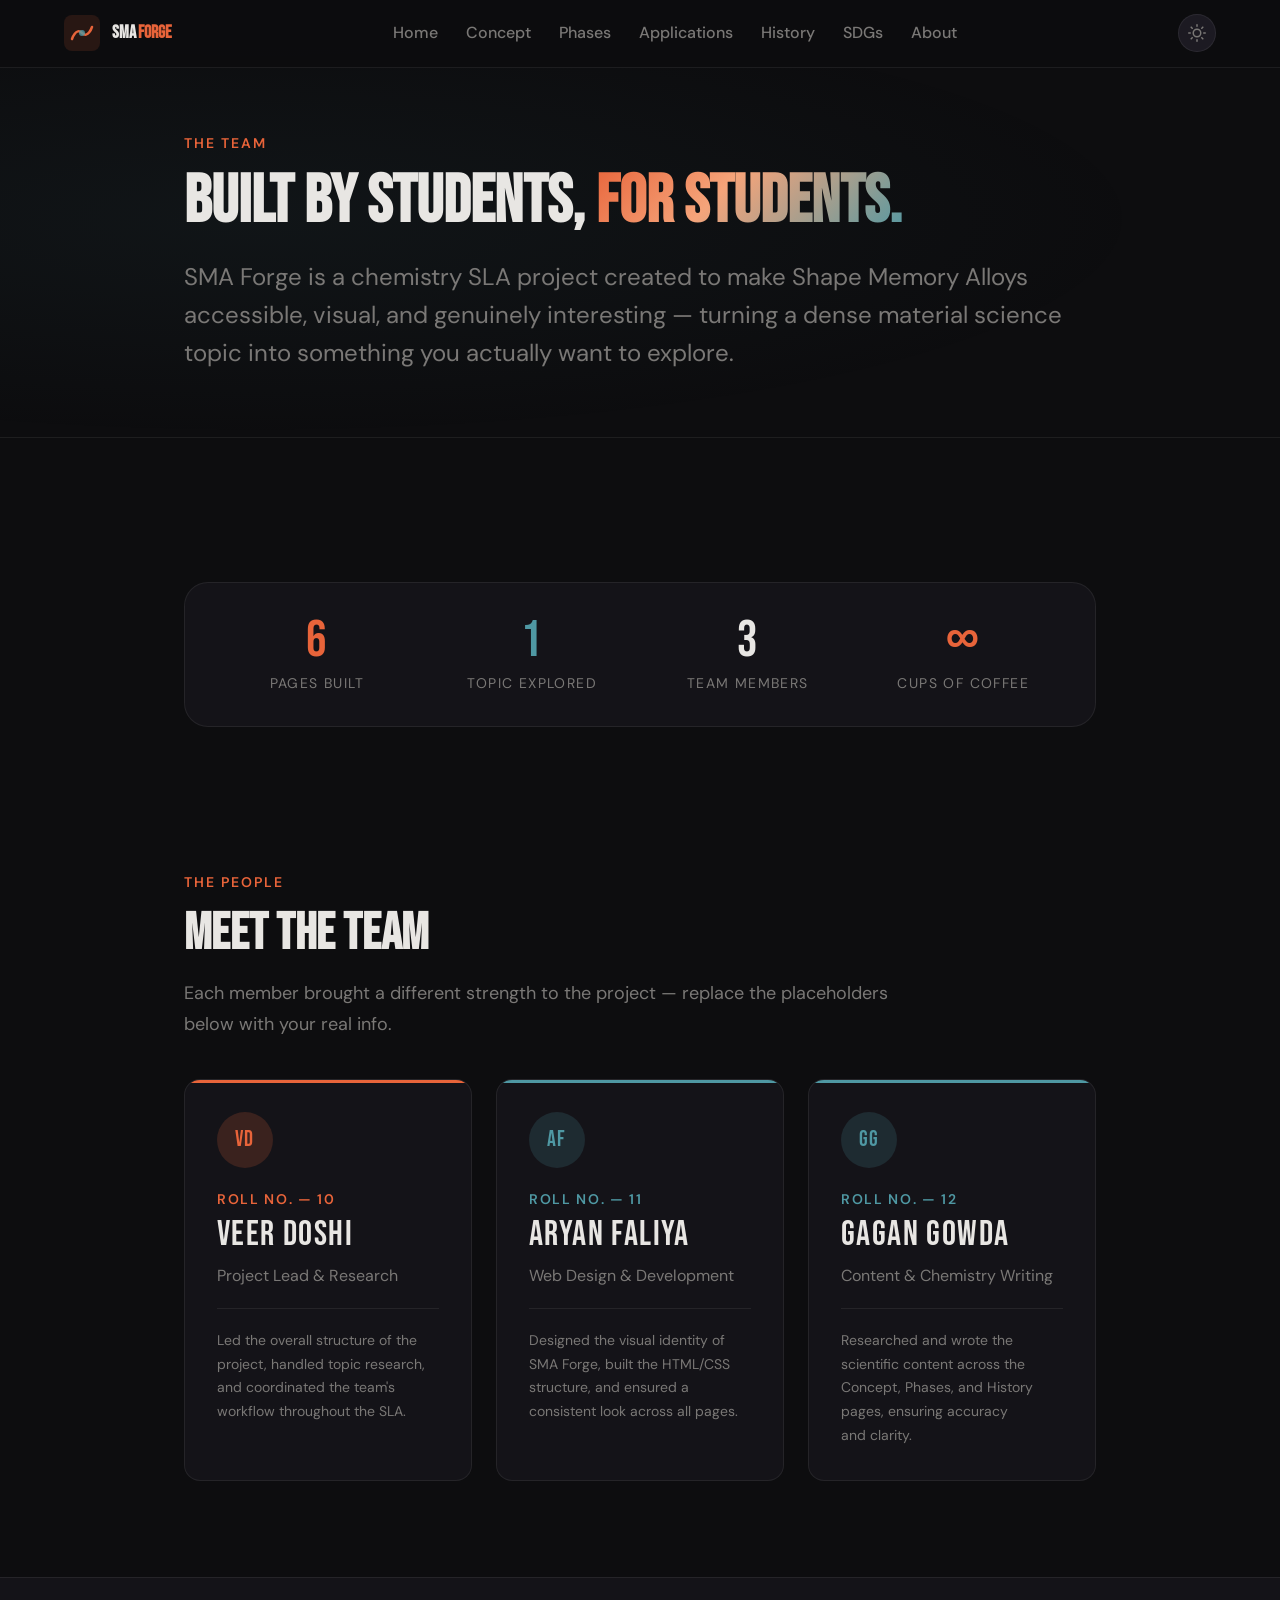
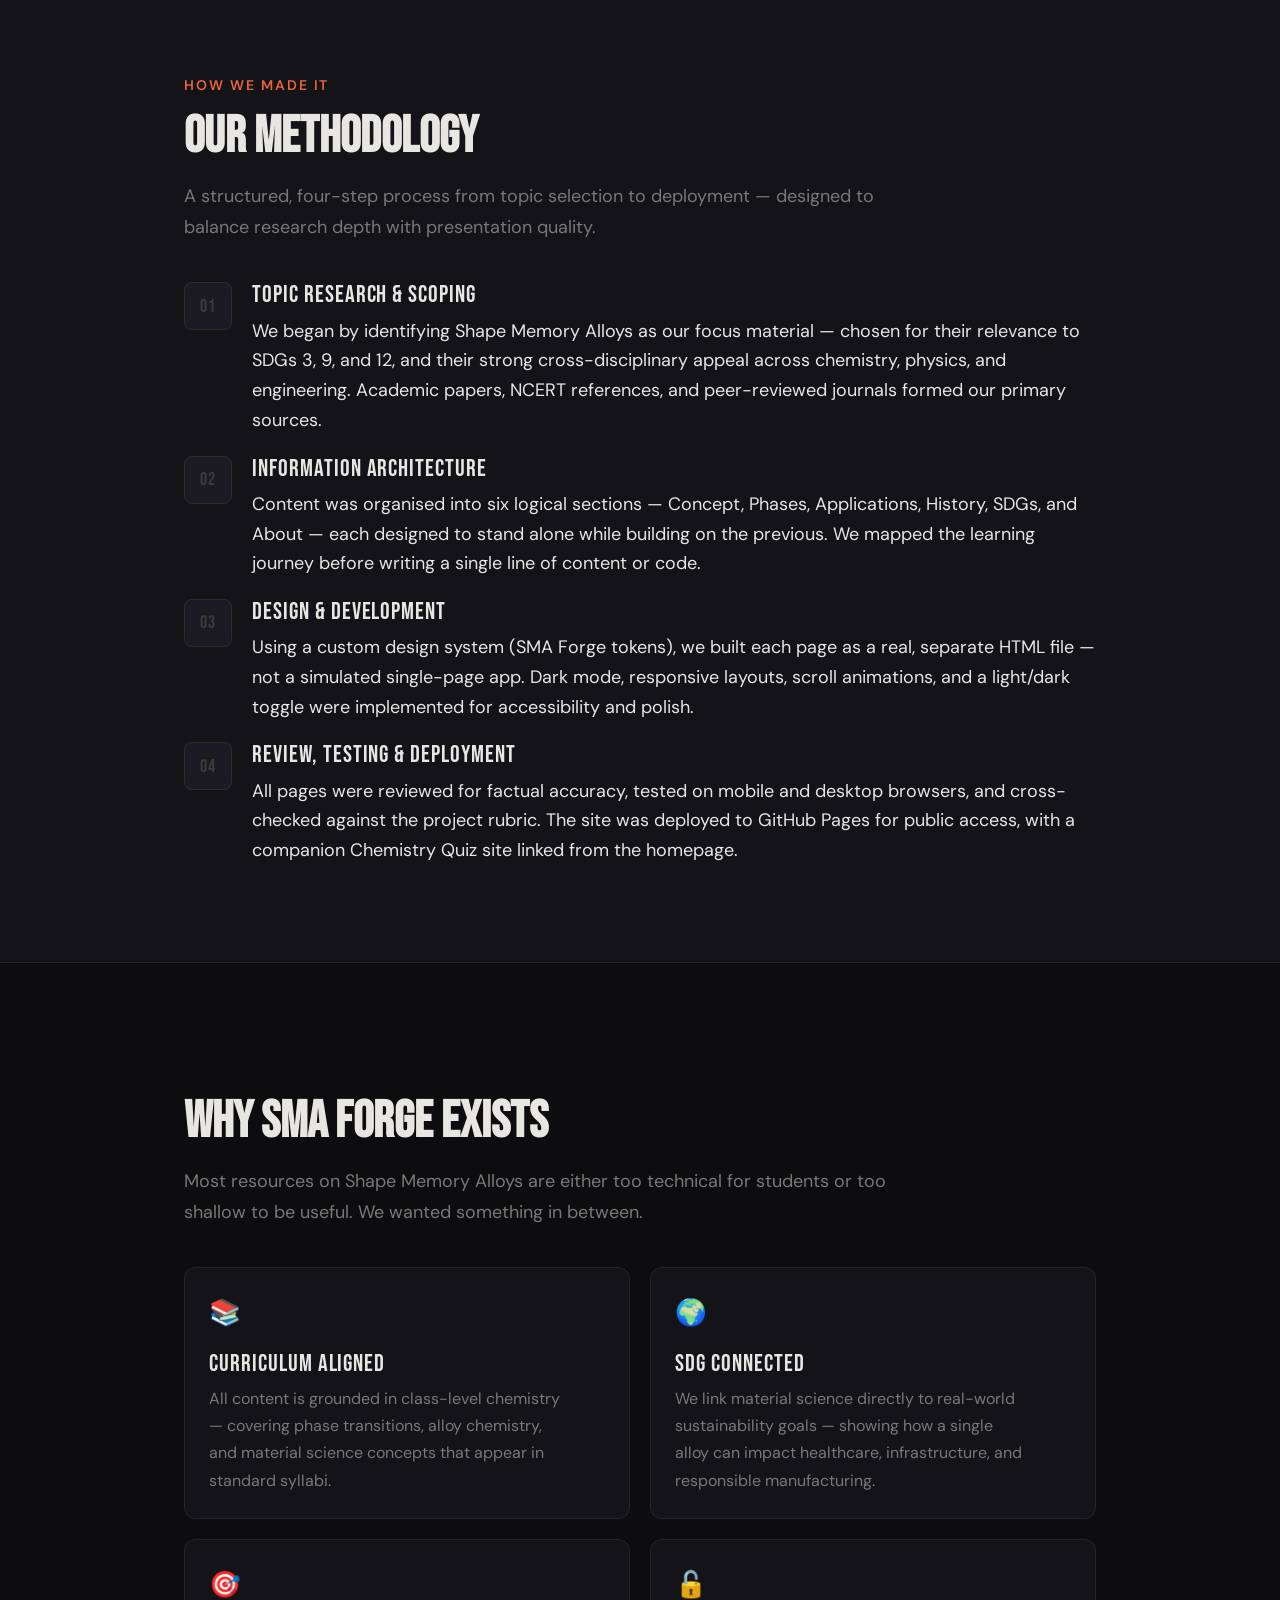
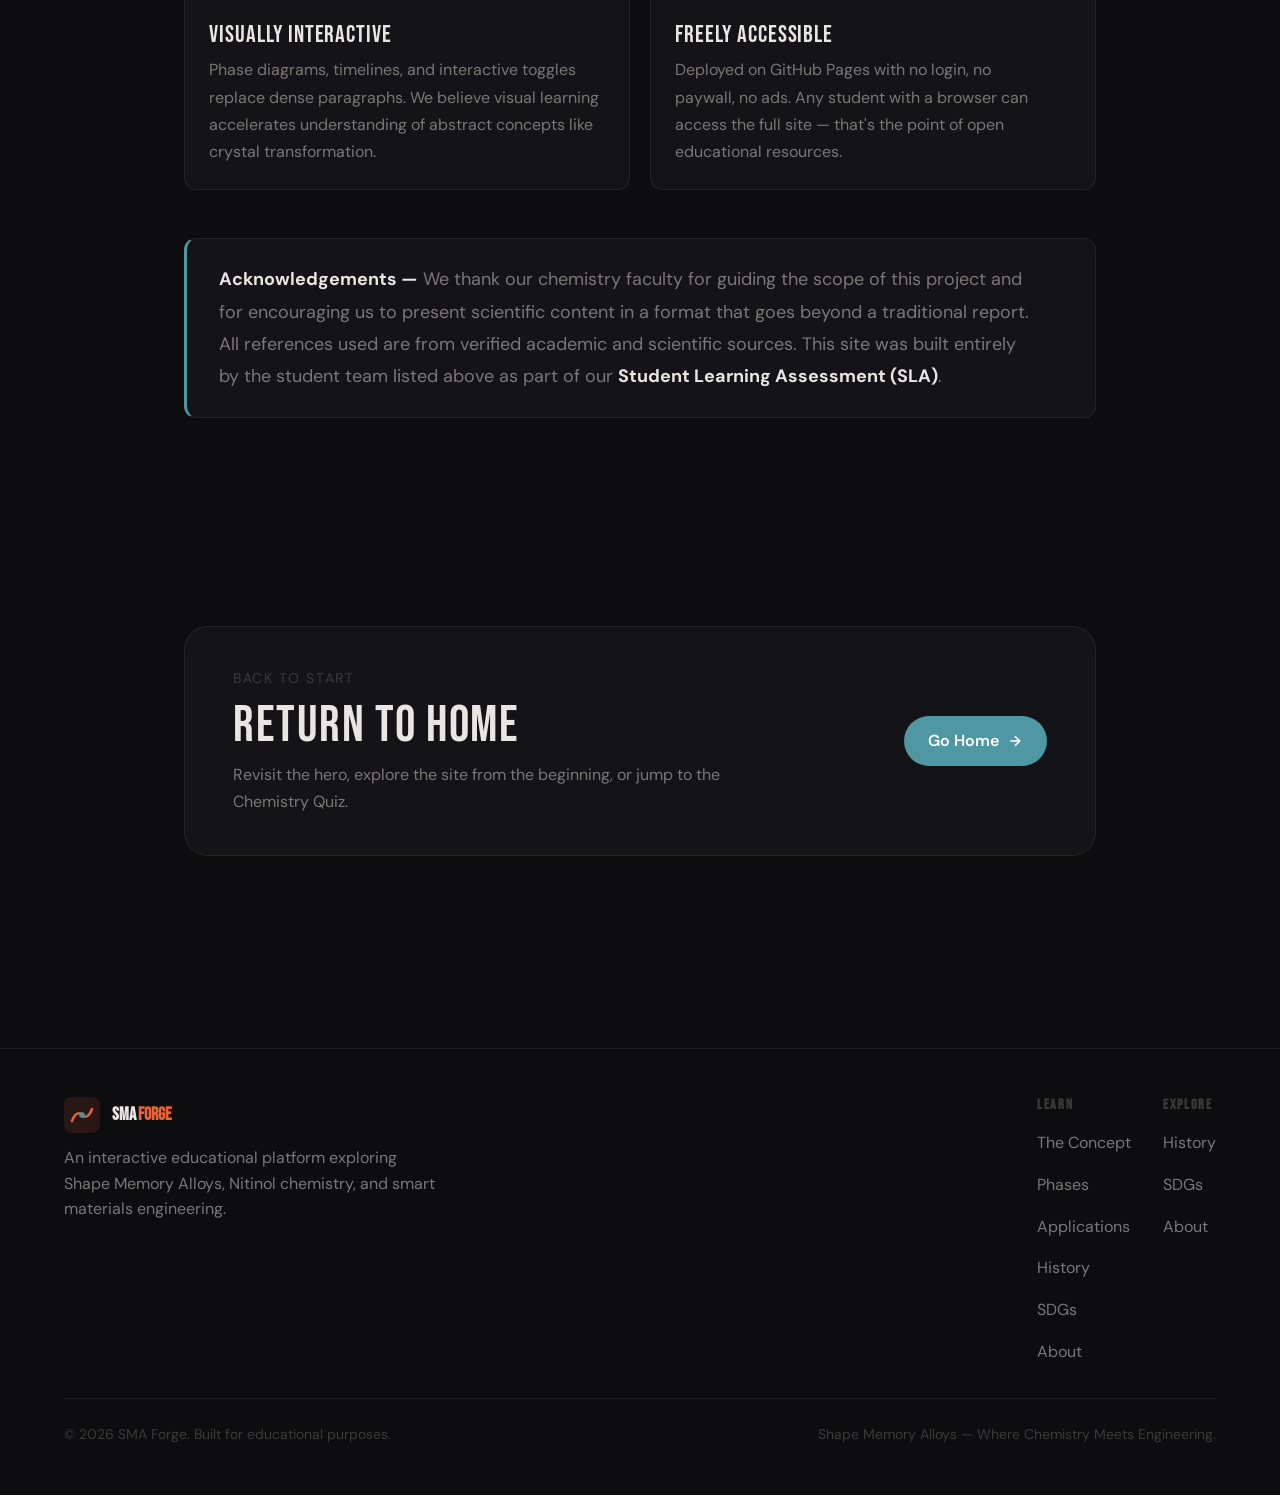
==== commit 46263269: "update" ====
--- a/about.html
+++ b/about.html
@@ -314,7 +314,8 @@
       <div class="container--narrow">
         <p class="page-hero__label hero-animate-1">The Team</p>
         <h1 class="page-hero__title hero-animate-2">
-          Built By Students,<br>
+          Built By Students,
+
           <span class="gradient-text">For Students.</span>
         </h1>
         <p class="page-hero__subtitle hero-animate-3">
@@ -338,7 +339,7 @@
             <div class="project-stat__label">Topic Explored</div>
           </div>
           <div class="project-stat">
-            <div class="project-stat__value" style="color: var(--text);">4</div>
+            <div class="project-stat__value" style="color: var(--text);">3</div>
             <div class="project-stat__label">Team Members</div>
           </div>
           <div class="project-stat">
@@ -361,12 +362,12 @@
 
         <div class="team-grid">
 
-          <!-- Member 1 -->
+          <!-- Member 1 (Veer Doshi) -->
           <div class="team-card team-card--accent" data-reveal data-delay="1">
             <div class="team-card__stripe"></div>
-            <div class="team-card__avatar">AB</div>
-            <p class="team-card__roll">Roll No. — 01</p>
-            <h3 class="team-card__name">Student Name A</h3>
+            <div class="team-card__avatar">VD</div>
+            <p class="team-card__roll">Roll No. — 10</p>
+            <h3 class="team-card__name">Veer Doshi</h3>
             <p class="team-card__role">Project Lead & Research</p>
             <hr class="team-card__divider">
             <p class="team-card__contribution">
@@ -375,12 +376,12 @@
             </p>
           </div>
 
-          <!-- Member 2 -->
+          <!-- Member 2 (Aryan Faliya) -->
           <div class="team-card team-card--teal" data-reveal data-delay="2">
             <div class="team-card__stripe"></div>
-            <div class="team-card__avatar">CD</div>
-            <p class="team-card__roll">Roll No. — 02</p>
-            <h3 class="team-card__name">Student Name B</h3>
+            <div class="team-card__avatar">AF</div>
+            <p class="team-card__roll">Roll No. — 11</p>
+            <h3 class="team-card__name">Aryan Faliya</h3>
             <p class="team-card__role">Web Design & Development</p>
             <hr class="team-card__divider">
             <p class="team-card__contribution">
@@ -389,31 +390,17 @@
             </p>
           </div>
 
-          <!-- Member 3 -->
+          <!-- Member 3 (Gagan Gowda) -->
           <div class="team-card team-card--teal" data-reveal data-delay="3">
             <div class="team-card__stripe"></div>
-            <div class="team-card__avatar">EF</div>
-            <p class="team-card__roll">Roll No. — 03</p>
-            <h3 class="team-card__name">Student Name C</h3>
+            <div class="team-card__avatar">GG</div>
+            <p class="team-card__roll">Roll No. — 12</p>
+            <h3 class="team-card__name">Gagan Gowda</h3>
             <p class="team-card__role">Content & Chemistry Writing</p>
             <hr class="team-card__divider">
             <p class="team-card__contribution">
               Researched and wrote the scientific content across the Concept,
               Phases, and History pages, ensuring accuracy and clarity.
-            </p>
-          </div>
-
-          <!-- Member 4 -->
-          <div class="team-card team-card--accent" data-reveal data-delay="4">
-            <div class="team-card__stripe"></div>
-            <div class="team-card__avatar">GH</div>
-            <p class="team-card__roll">Roll No. — 04</p>
-            <h3 class="team-card__name">Student Name D</h3>
-            <p class="team-card__role">SDGs, Applications & QA</p>
-            <hr class="team-card__divider">
-            <p class="team-card__contribution">
-              Covered the Applications and SDG sections, cross-checked all
-              facts, and tested the site on multiple devices before deployment.
             </p>
           </div>
 
@@ -437,12 +424,11 @@
             <div class="method-step__number">01</div>
             <div class="method-step__content">
               <h4>Topic Research & Scoping</h4>
-              <p>
                 We began by identifying Shape Memory Alloys as our focus material —
-                chosen for their relevance to SDGs 3, 9, and 12, and their
-                strong cross-disciplinary appeal across chemistry, physics, and
-                engineering. Academic papers, NCERT references, and peer-reviewed
-                journals formed our primary sources.
+                  chosen for their relevance to SDGs 3, 9, and 12, and their
+                  strong cross-disciplinary appeal across chemistry, physics, and
+                  engineering. Academic papers, NCERT references, and peer-reviewed
+                  journals formed our primary sources.
               </p>
             </div>
           </div>
@@ -451,11 +437,10 @@
             <div class="method-step__number">02</div>
             <div class="method-step__content">
               <h4>Information Architecture</h4>
-              <p>
-                Content was organised into six logical sections — Concept, Phases,
-                Applications, History, SDGs, and About — each designed to stand
-                alone while building on the previous. We mapped the learning journey
-                before writing a single line of content or code.
+                  Content was organised into six logical sections — Concept, Phases,
+                    Applications, History, SDGs, and About — each designed to stand
+                    alone while building on the previous. We mapped the learning journey
+                      before writing a single line of content or code.
               </p>
             </div>
           </div>
@@ -464,11 +449,10 @@
             <div class="method-step__number">03</div>
             <div class="method-step__content">
               <h4>Design & Development</h4>
-              <p>
-                Using a custom design system (SMA Forge tokens), we built each
-                page as a real, separate HTML file — not a simulated single-page
-                app. Dark mode, responsive layouts, scroll animations, and a
-                light/dark toggle were implemented for accessibility and polish.
+                  Using a custom design system (SMA Forge tokens), we built each
+                    page as a real, separate HTML file — not a simulated single-page
+                    app. Dark mode, responsive layouts, scroll animations, and a
+                    light/dark toggle were implemented for accessibility and polish.
               </p>
             </div>
           </div>
@@ -477,11 +461,10 @@
             <div class="method-step__number">04</div>
             <div class="method-step__content">
               <h4>Review, Testing & Deployment</h4>
-              <p>
-                All pages were reviewed for factual accuracy, tested on mobile and
-                desktop browsers, and cross-checked against the project rubric.
-                The site was deployed to GitHub Pages for public access,
-                with a companion Chemistry Quiz site linked from the homepage.
+                  All pages were reviewed for factual accuracy, tested on mobile and
+                    desktop browsers, and cross-checked against the project rubric.
+                  The site was deployed to GitHub Pages for public access,
+                    with a companion Chemistry Quiz site linked from the homepage.
               </p>
             </div>
           </div>
@@ -497,7 +480,7 @@
         <h2 class="section-title" data-reveal data-delay="1">Why SMA Forge Exists</h2>
         <p class="section-subtitle" data-reveal data-delay="2">
           Most resources on Shape Memory Alloys are either too technical for students
-          or too shallow to be useful. We wanted something in between.
+            or too shallow to be useful. We wanted something in between.
         </p>
 
         <div class="why-grid">
@@ -507,8 +490,8 @@
             <h3 class="why-card__title">Curriculum Aligned</h3>
             <p class="why-card__desc">
               All content is grounded in class-level chemistry — covering
-              phase transitions, alloy chemistry, and material science
-              concepts that appear in standard syllabi.
+                phase transitions, alloy chemistry, and material science
+                concepts that appear in standard syllabi.
             </p>
           </div>
 
@@ -517,8 +500,8 @@
             <h3 class="why-card__title">SDG Connected</h3>
             <p class="why-card__desc">
               We link material science directly to real-world sustainability
-              goals — showing how a single alloy can impact healthcare,
-              infrastructure, and responsible manufacturing.
+                goals — showing how a single alloy can impact healthcare,
+                infrastructure, and responsible manufacturing.
             </p>
           </div>
 
@@ -527,8 +510,8 @@
             <h3 class="why-card__title">Visually Interactive</h3>
             <p class="why-card__desc">
               Phase diagrams, timelines, and interactive toggles replace
-              dense paragraphs. We believe visual learning accelerates
-              understanding of abstract concepts like crystal transformation.
+                dense paragraphs. We believe visual learning accelerates
+                understanding of abstract concepts like crystal transformation.
             </p>
           </div>
 
@@ -538,7 +521,7 @@
             <p class="why-card__desc">
               Deployed on GitHub Pages with no login, no paywall, no ads.
               Any student with a browser can access the full site —
-              that's the point of open educational resources.
+                that's the point of open educational resources.
             </p>
           </div>
 
@@ -579,16 +562,16 @@
             <h2 style="font-family: var(--font-display); font-size: var(--text-2xl); font-weight: 400; letter-spacing: 0.03em;">Return to Home</h2>
             <p style="font-size: var(--text-sm); color: var(--text-muted); margin-top: var(--space-2); max-width: 45ch;">
               Revisit the hero, explore the site from the beginning, or
-              jump to the Chemistry Quiz.
-            </p>
+                jump to the Chemistry Quiz.
+              </p>
           </div>
           <div>
             <span class="btn btn-teal">
               Go Home
               <svg width="16" height="16" viewBox="0 0 24 24" fill="none"
-                   stroke="currentColor" stroke-width="2.5" aria-hidden="true">
-                <path d="M5 12h14M12 5l7 7-7 7"/>
-              </svg>
+                     stroke="currentColor" stroke-width="2.5" aria-hidden="true">
+                    <path d="M5 12h14M12 5l7 7-7 7"/>
+                  </svg>
             </span>
           </div>
         </a>
@@ -610,7 +593,7 @@
               <circle cx="18" cy="18" r="3" fill="#4f98a3" opacity="0.8"/>
             </svg>
             <span class="navbar__logo-text">SMA <span>Forge</span></span>
-          </a>
+        </a>
           <p>An interactive educational platform exploring Shape Memory Alloys, Nitinol chemistry, and smart materials engineering.</p>
         </div>
         <nav class="footer__nav" aria-label="Footer navigation">
@@ -620,17 +603,20 @@
               <li><a href="./concept.html">The Concept</a></li>
               <li><a href="./phases.html">Phases</a></li>
               <li><a href="./applications.html">Applications</a></li>
-            </ul>
-          </div>
-          <div class="footer__nav-group">
+              <li><a href="./history.html">History</a></li>
+              <li><a href="./sdgs.html">SDGs</a></li>
+              <li><a href="./about.html">About</a></li>
+          </ul>
+        </div>
+        <div class="footer__nav-group">
             <h4>Explore</h4>
             <ul role="list">
               <li><a href="./history.html">History</a></li>
               <li><a href="./sdgs.html">SDGs</a></li>
               <li><a href="./about.html">About</a></li>
-            </ul>
-          </div>
-        </nav>
+          </ul>
+        </div>
+      </nav>
       </div>
       <div class="footer__bottom">
         <span>© 2026 SMA Forge. Built for educational purposes.</span>
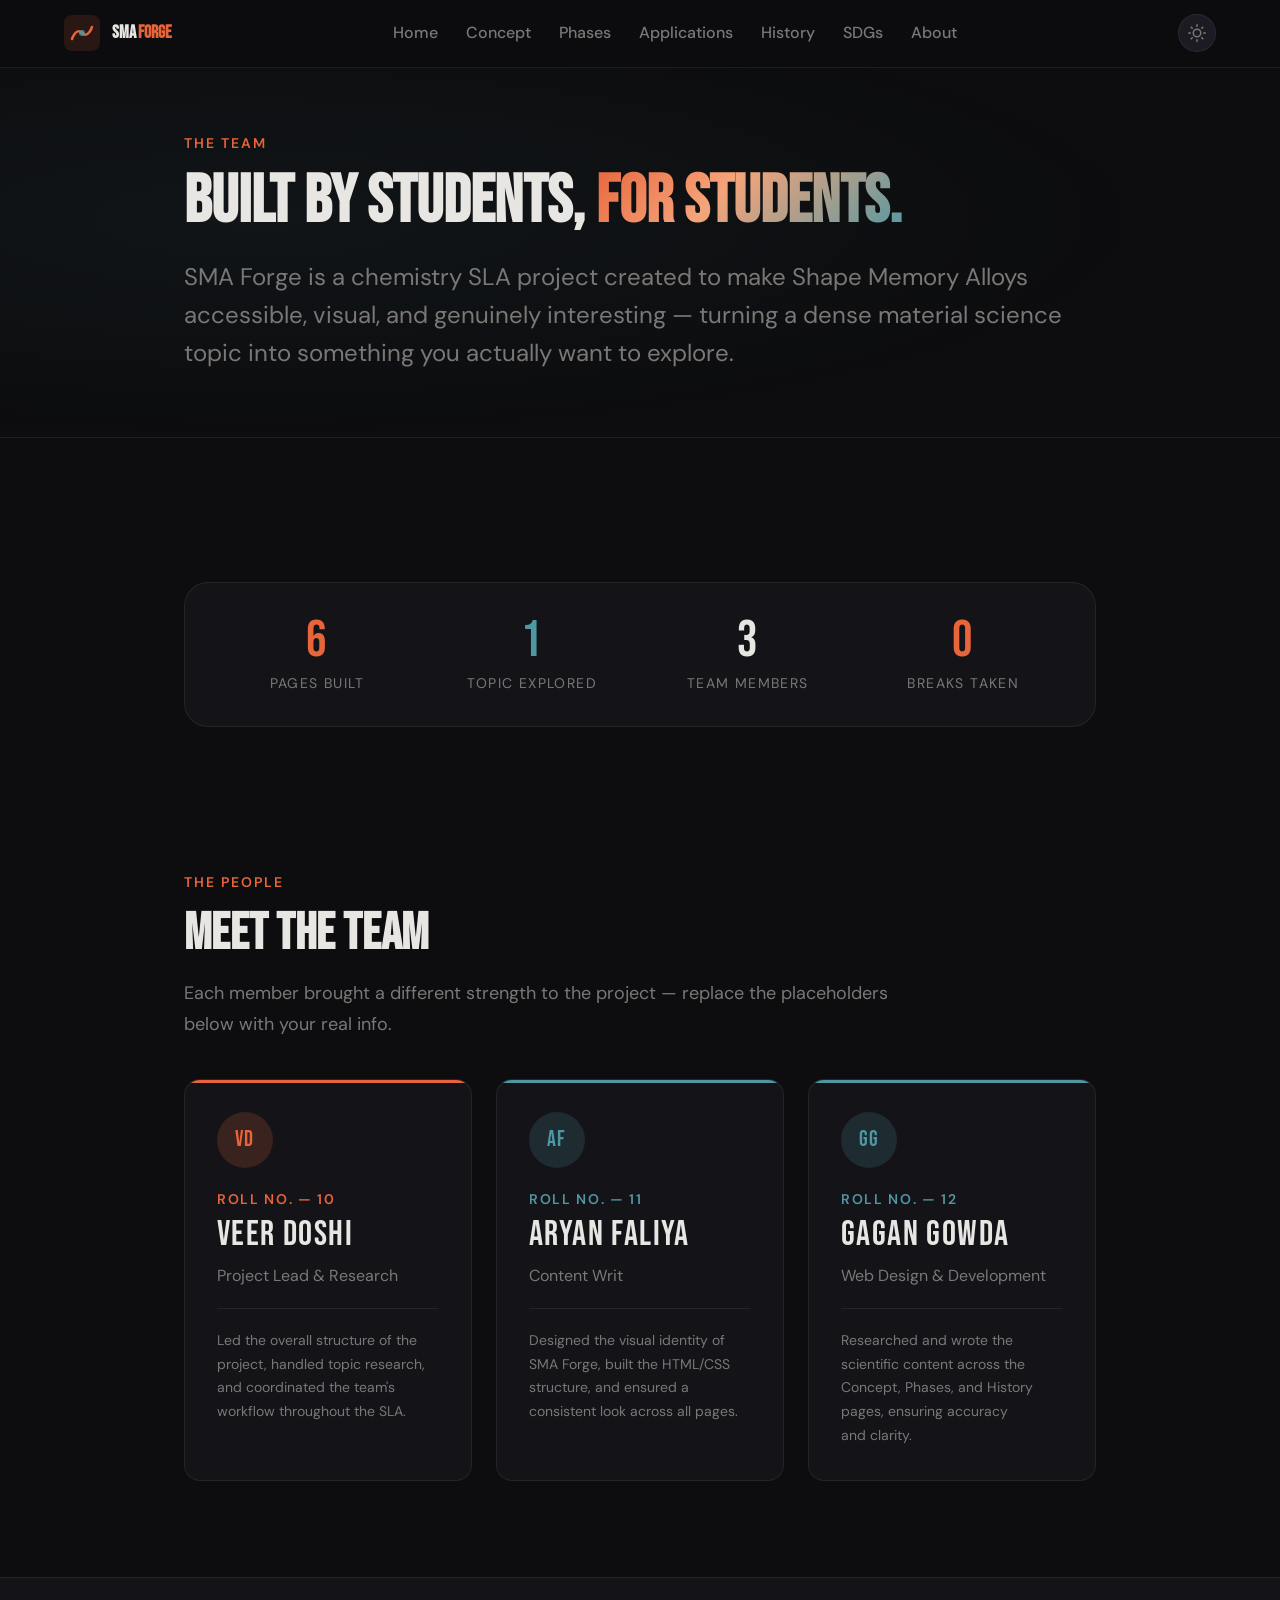
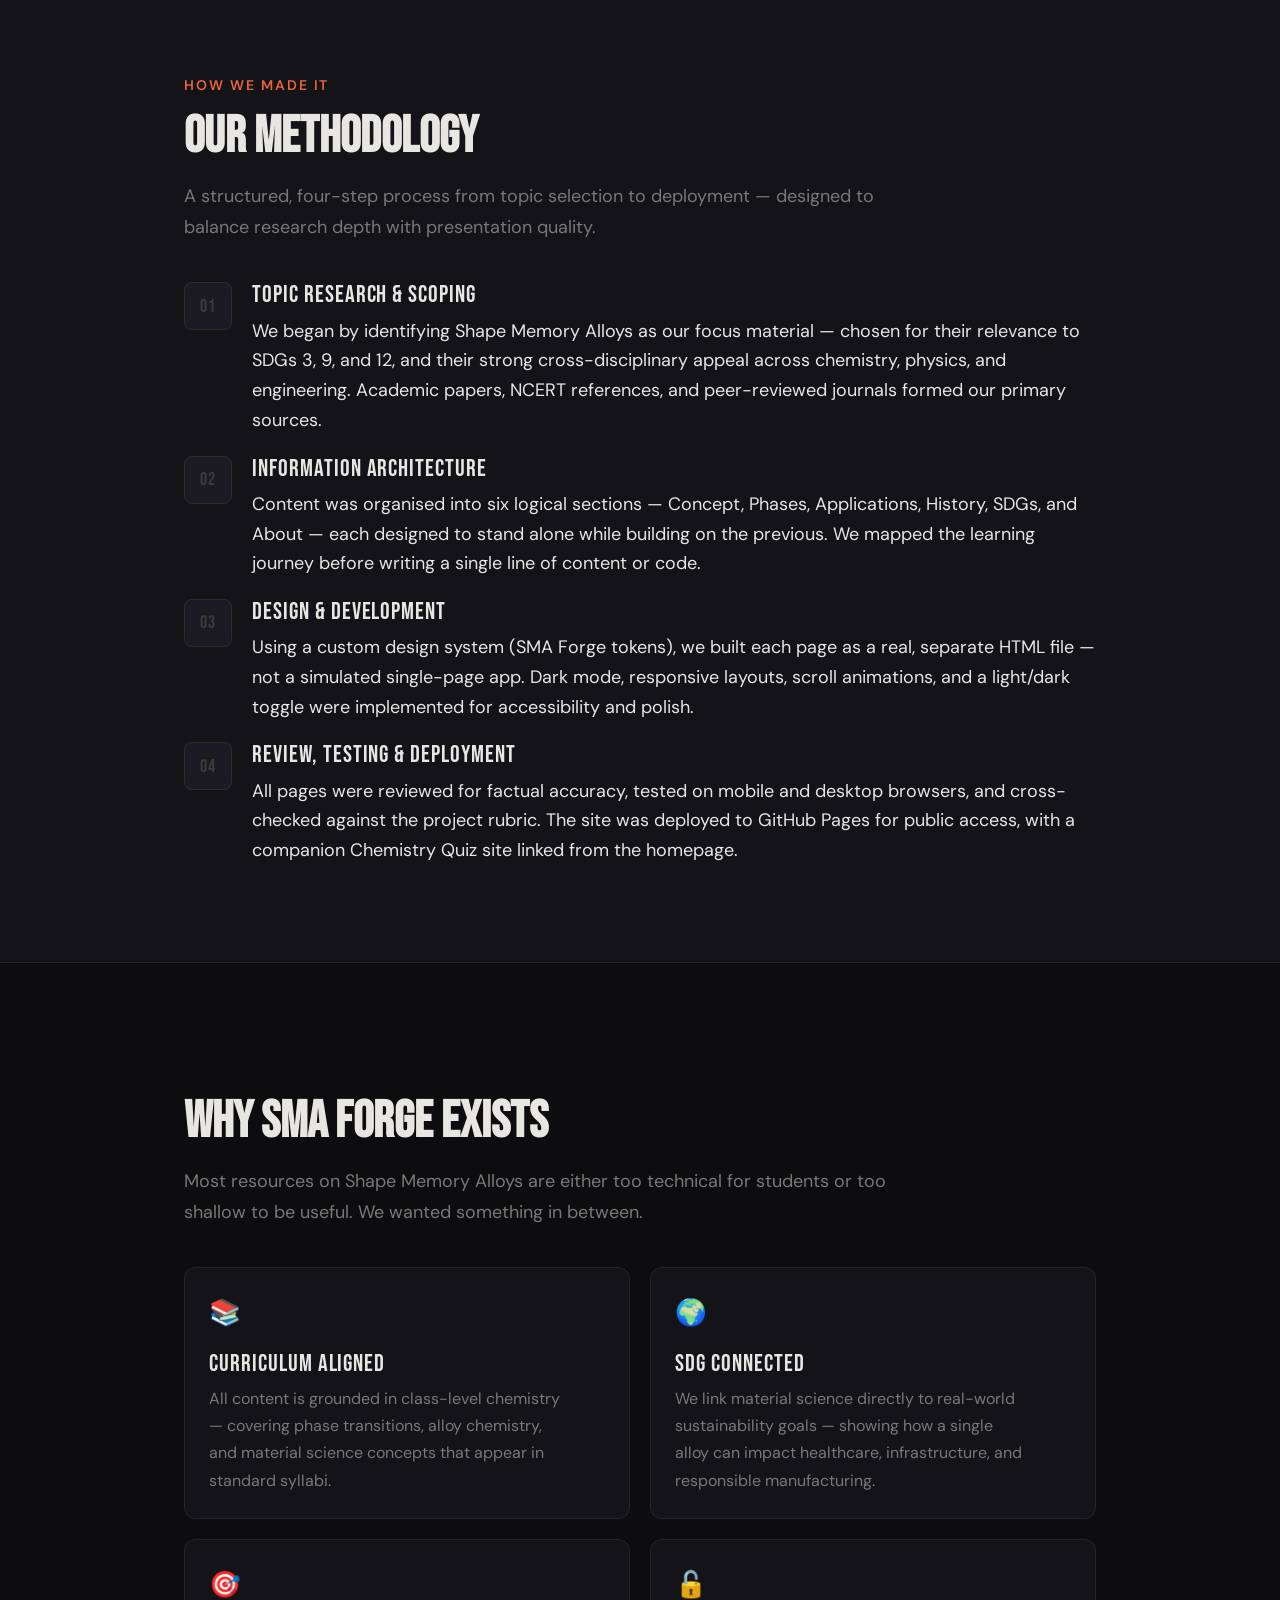
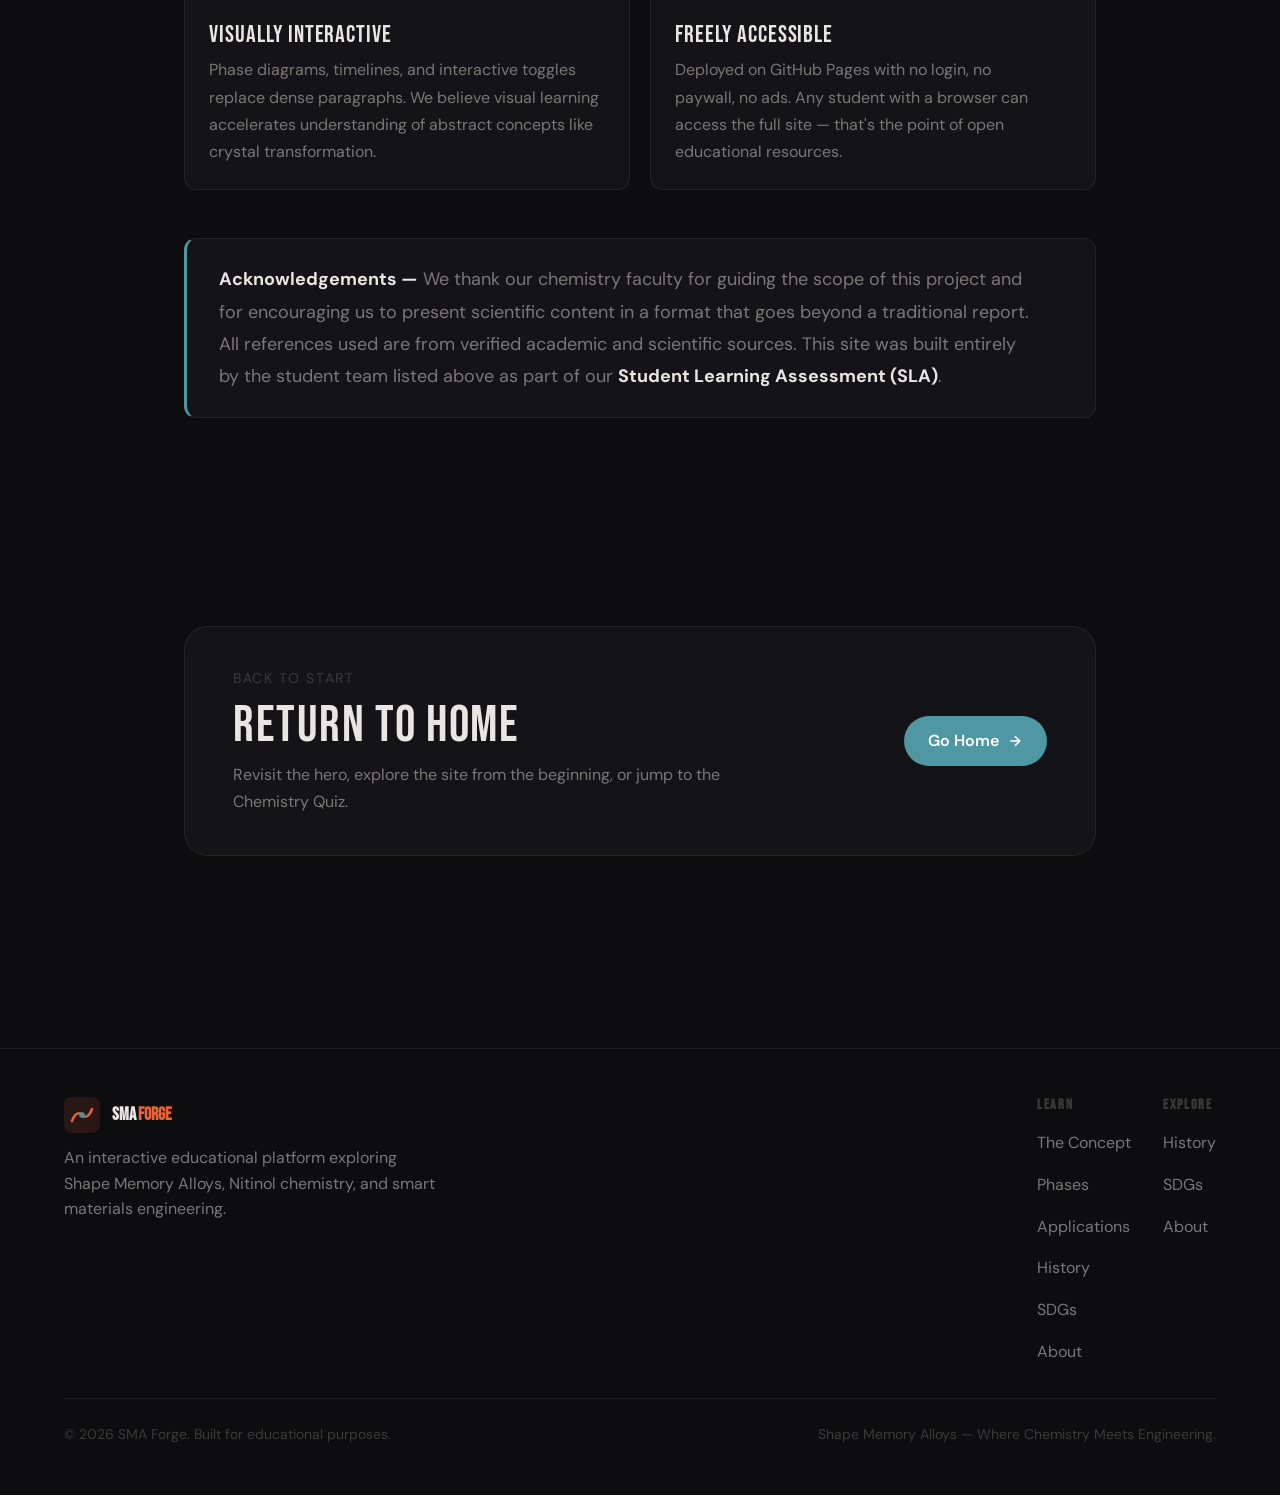
==== commit 27ade6c0: "update" ====
--- a/about.html
+++ b/about.html
@@ -343,8 +343,8 @@
             <div class="project-stat__label">Team Members</div>
           </div>
           <div class="project-stat">
-            <div class="project-stat__value text-accent">∞</div>
-            <div class="project-stat__label">Cups of Coffee</div>
+            <div class="project-stat__value text-accent">0</div>
+            <div class="project-stat__label">Breaks Taken</div>
           </div>
         </div>
       </div>
@@ -382,7 +382,7 @@
             <div class="team-card__avatar">AF</div>
             <p class="team-card__roll">Roll No. — 11</p>
             <h3 class="team-card__name">Aryan Faliya</h3>
-            <p class="team-card__role">Web Design & Development</p>
+            <p class="team-card__role">Content Writ</p>
             <hr class="team-card__divider">
             <p class="team-card__contribution">
               Designed the visual identity of SMA Forge, built the HTML/CSS
@@ -396,7 +396,7 @@
             <div class="team-card__avatar">GG</div>
             <p class="team-card__roll">Roll No. — 12</p>
             <h3 class="team-card__name">Gagan Gowda</h3>
-            <p class="team-card__role">Content & Chemistry Writing</p>
+            <p class="team-card__role">Web Design & Development</p>
             <hr class="team-card__divider">
             <p class="team-card__contribution">
               Researched and wrote the scientific content across the Concept,
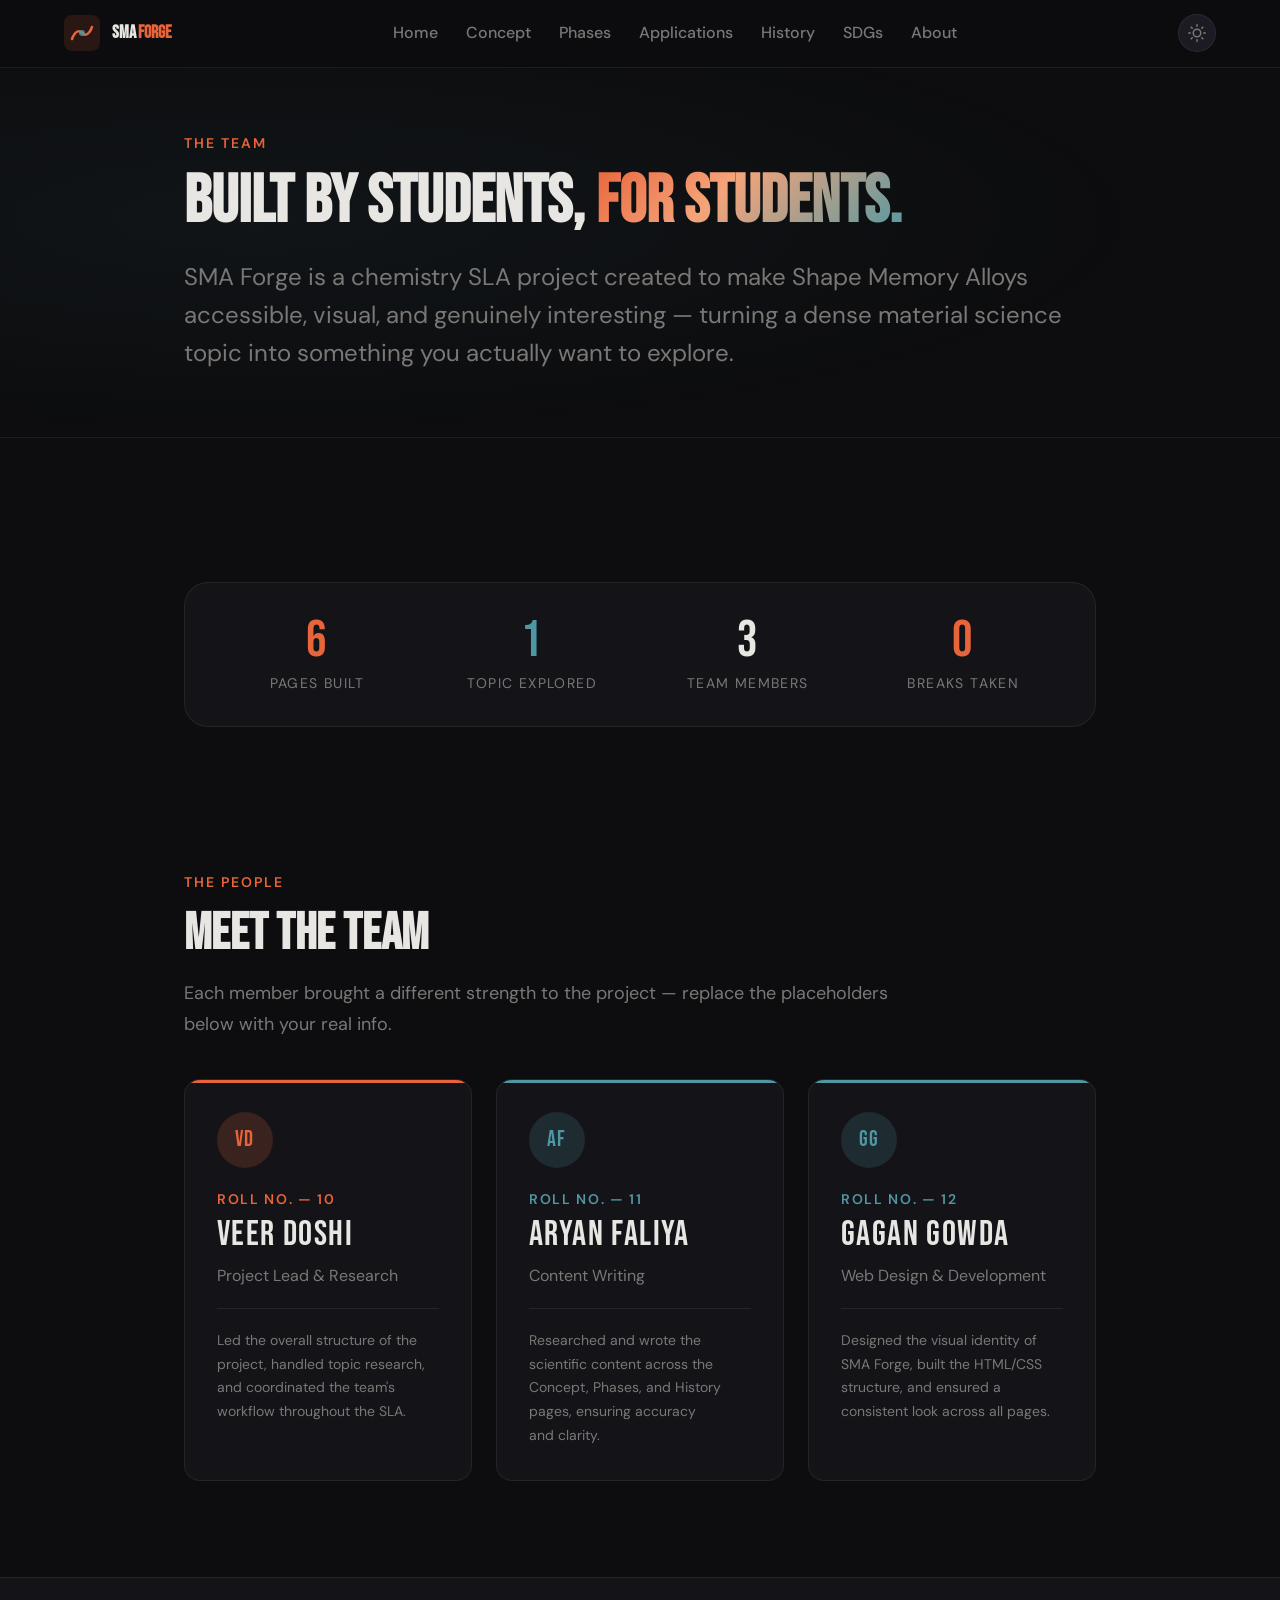
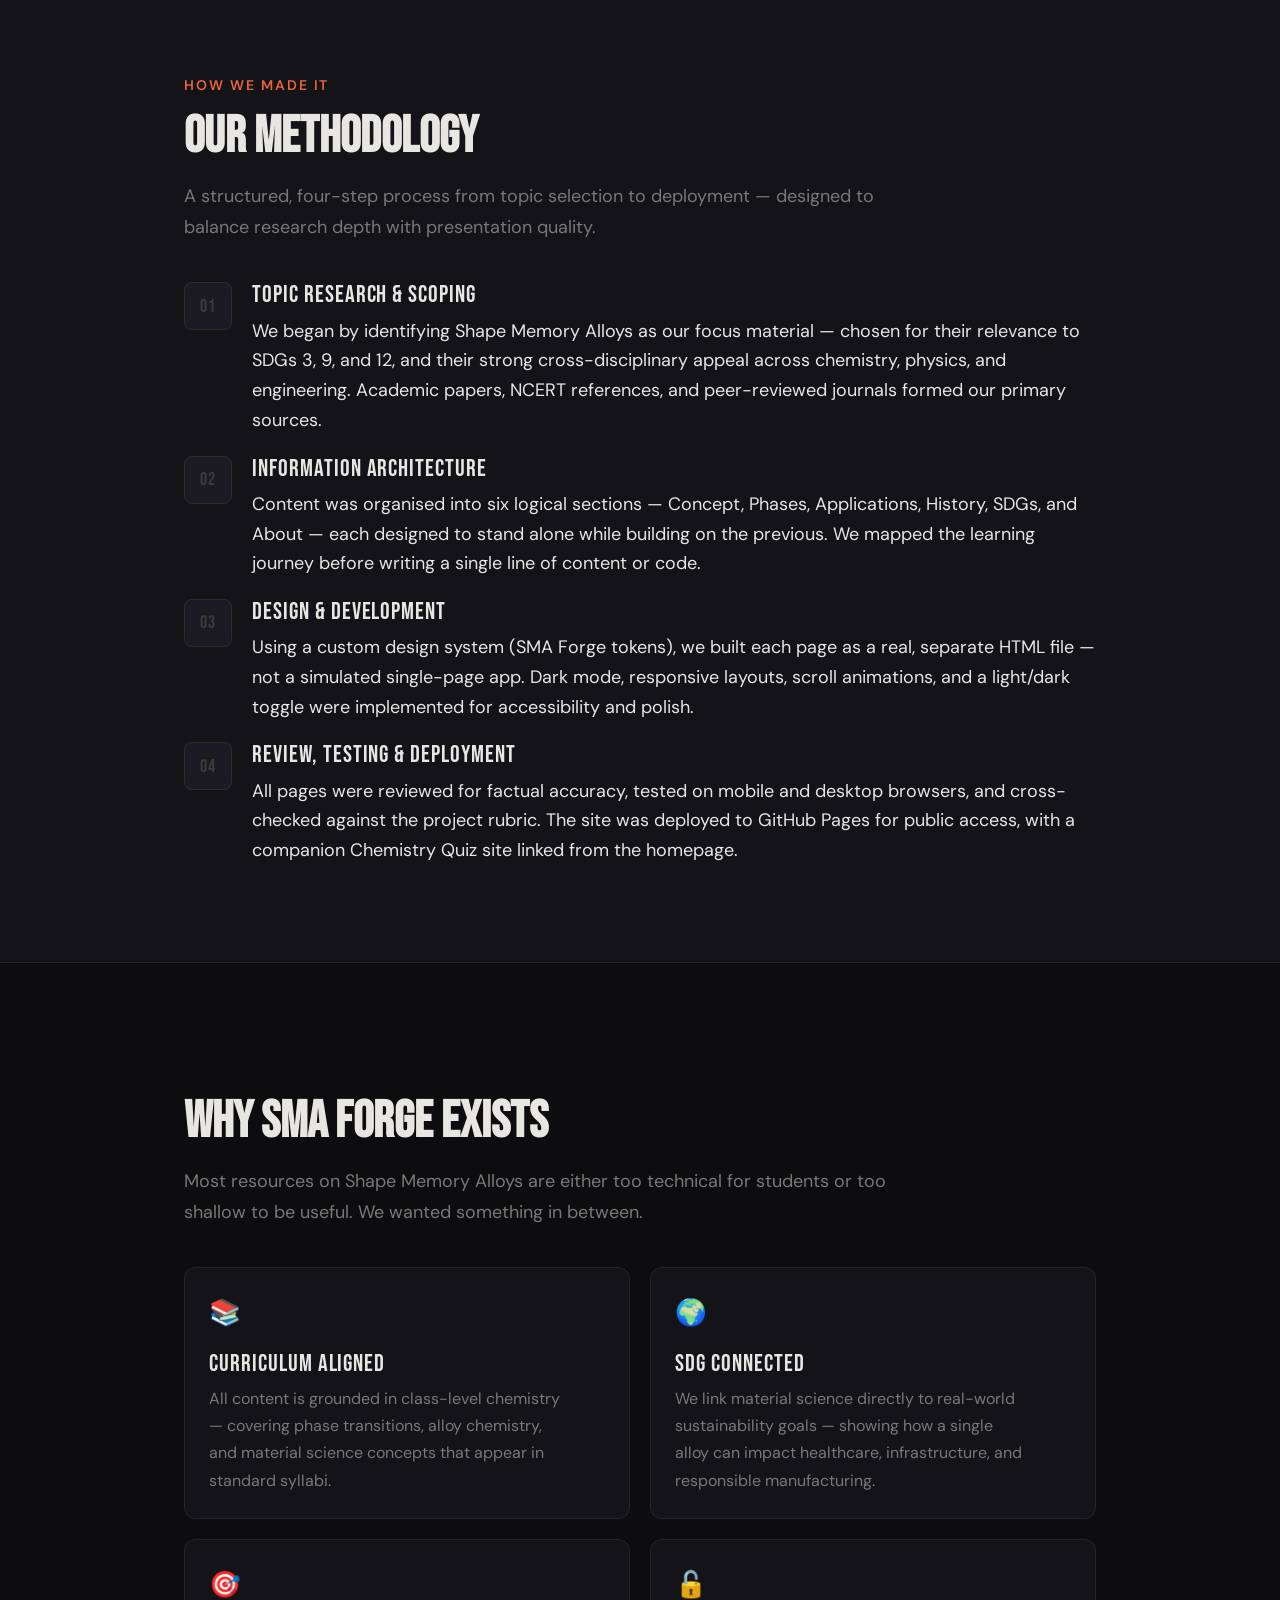
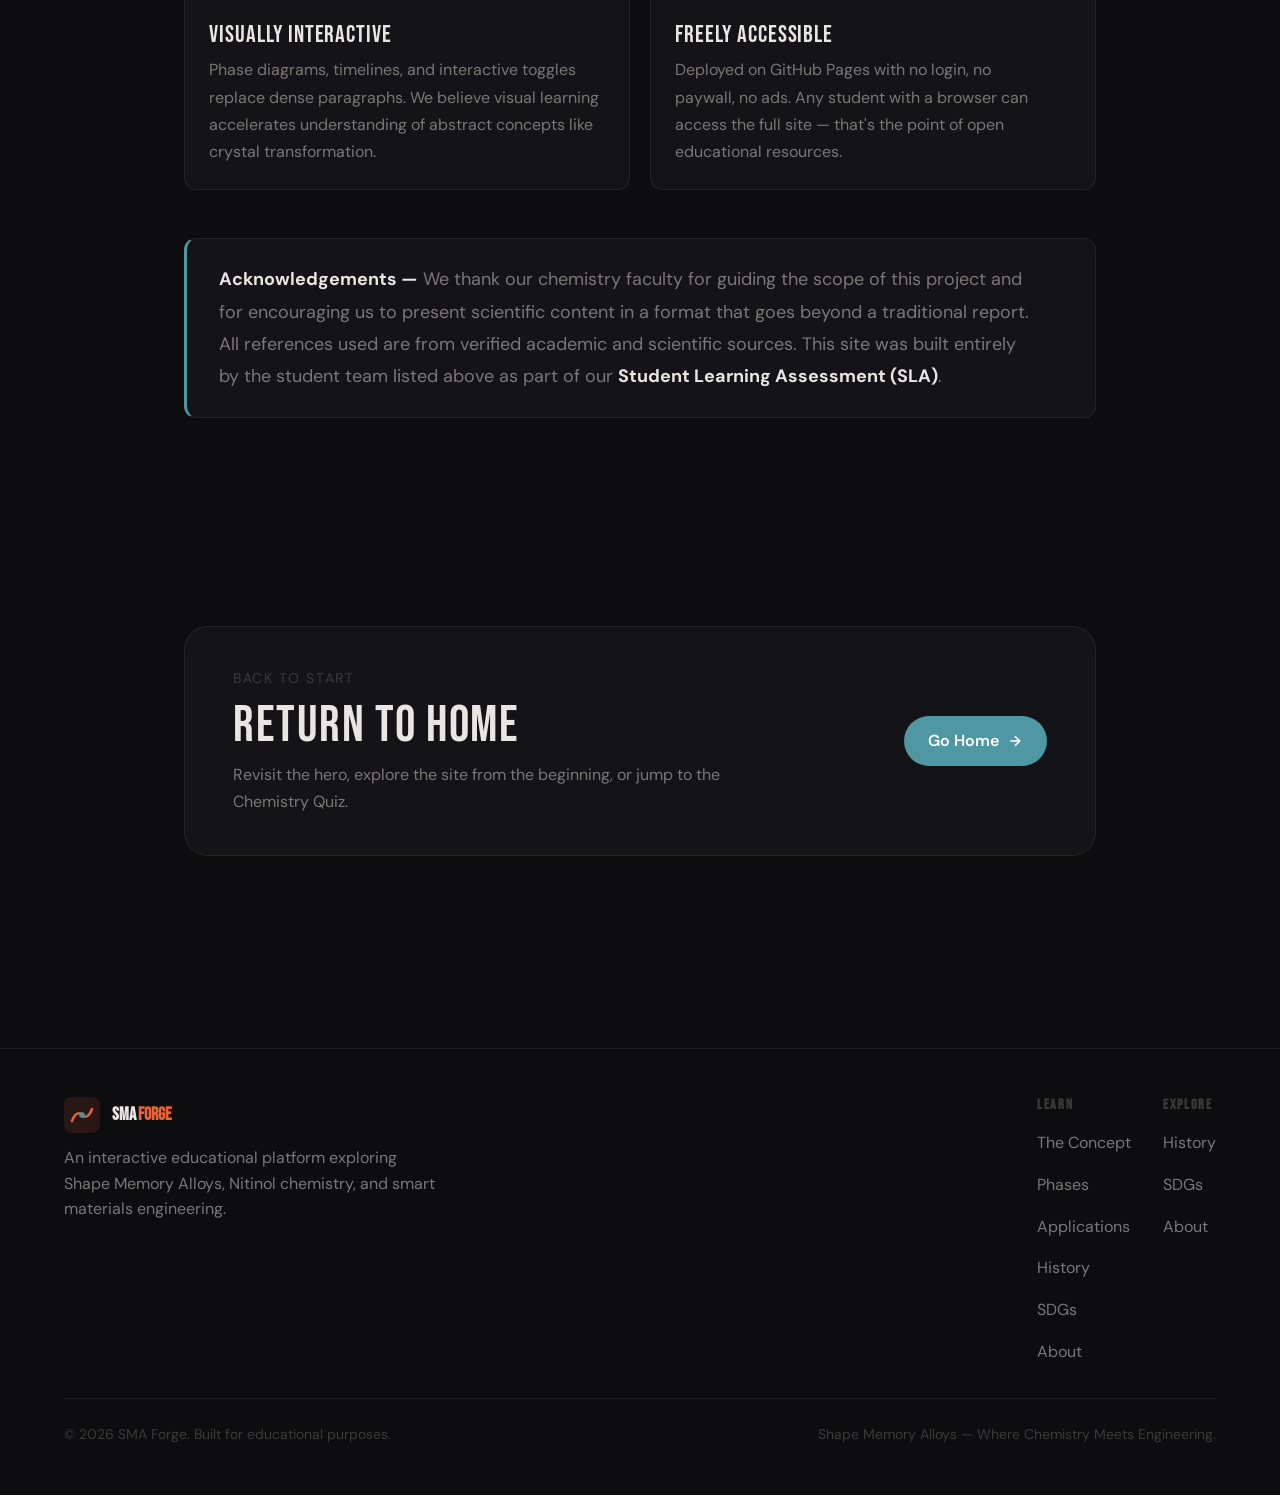
==== commit a08a97e0: "update" ====
--- a/about.html
+++ b/about.html
@@ -382,11 +382,12 @@
             <div class="team-card__avatar">AF</div>
             <p class="team-card__roll">Roll No. — 11</p>
             <h3 class="team-card__name">Aryan Faliya</h3>
-            <p class="team-card__role">Content Writ</p>
+            <p class="team-card__role">Content Writing</p>
             <hr class="team-card__divider">
             <p class="team-card__contribution">
-              Designed the visual identity of SMA Forge, built the HTML/CSS
-              structure, and ensured a consistent look across all pages.
+              
+              Researched and wrote the scientific content across the Concept,
+              Phases, and History pages, ensuring accuracy and clarity.
             </p>
           </div>
 
@@ -399,8 +400,8 @@
             <p class="team-card__role">Web Design & Development</p>
             <hr class="team-card__divider">
             <p class="team-card__contribution">
-              Researched and wrote the scientific content across the Concept,
-              Phases, and History pages, ensuring accuracy and clarity.
+              Designed the visual identity of SMA Forge, built the HTML/CSS
+              structure, and ensured a consistent look across all pages.
             </p>
           </div>
 
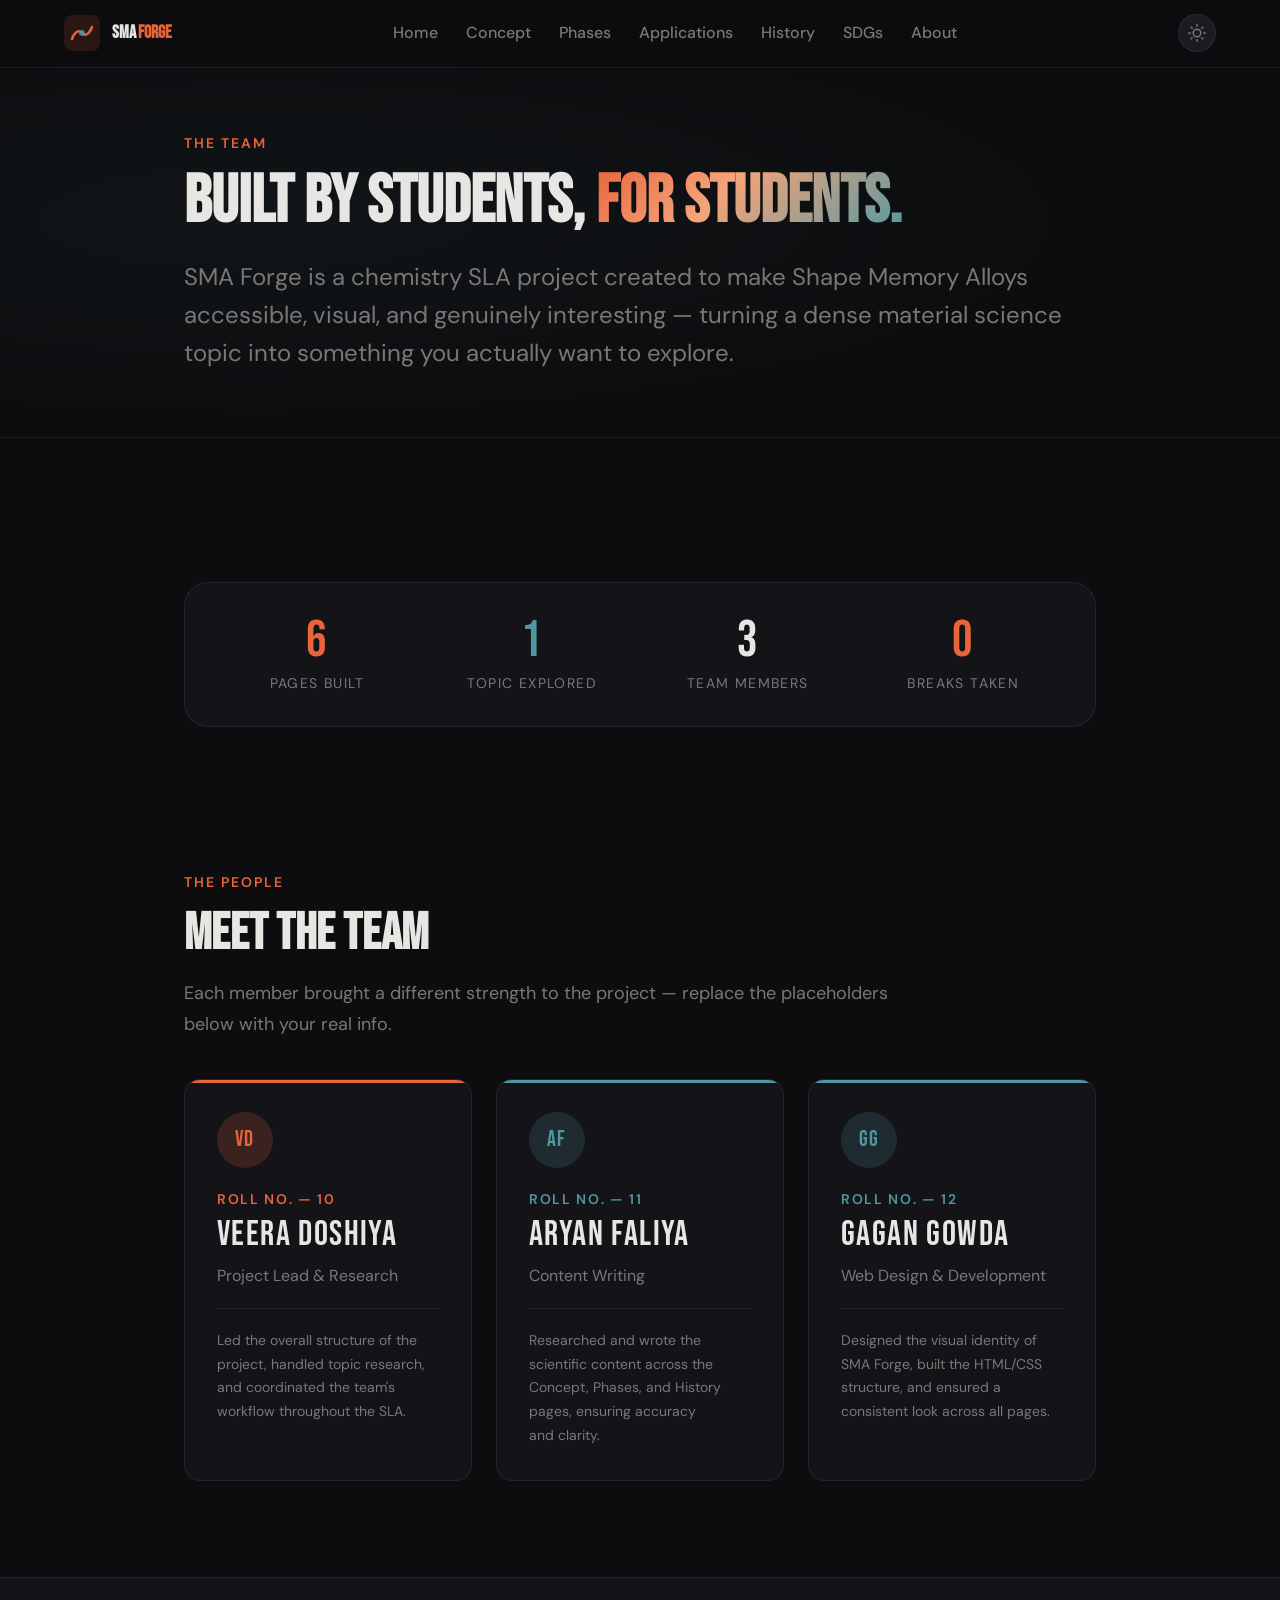
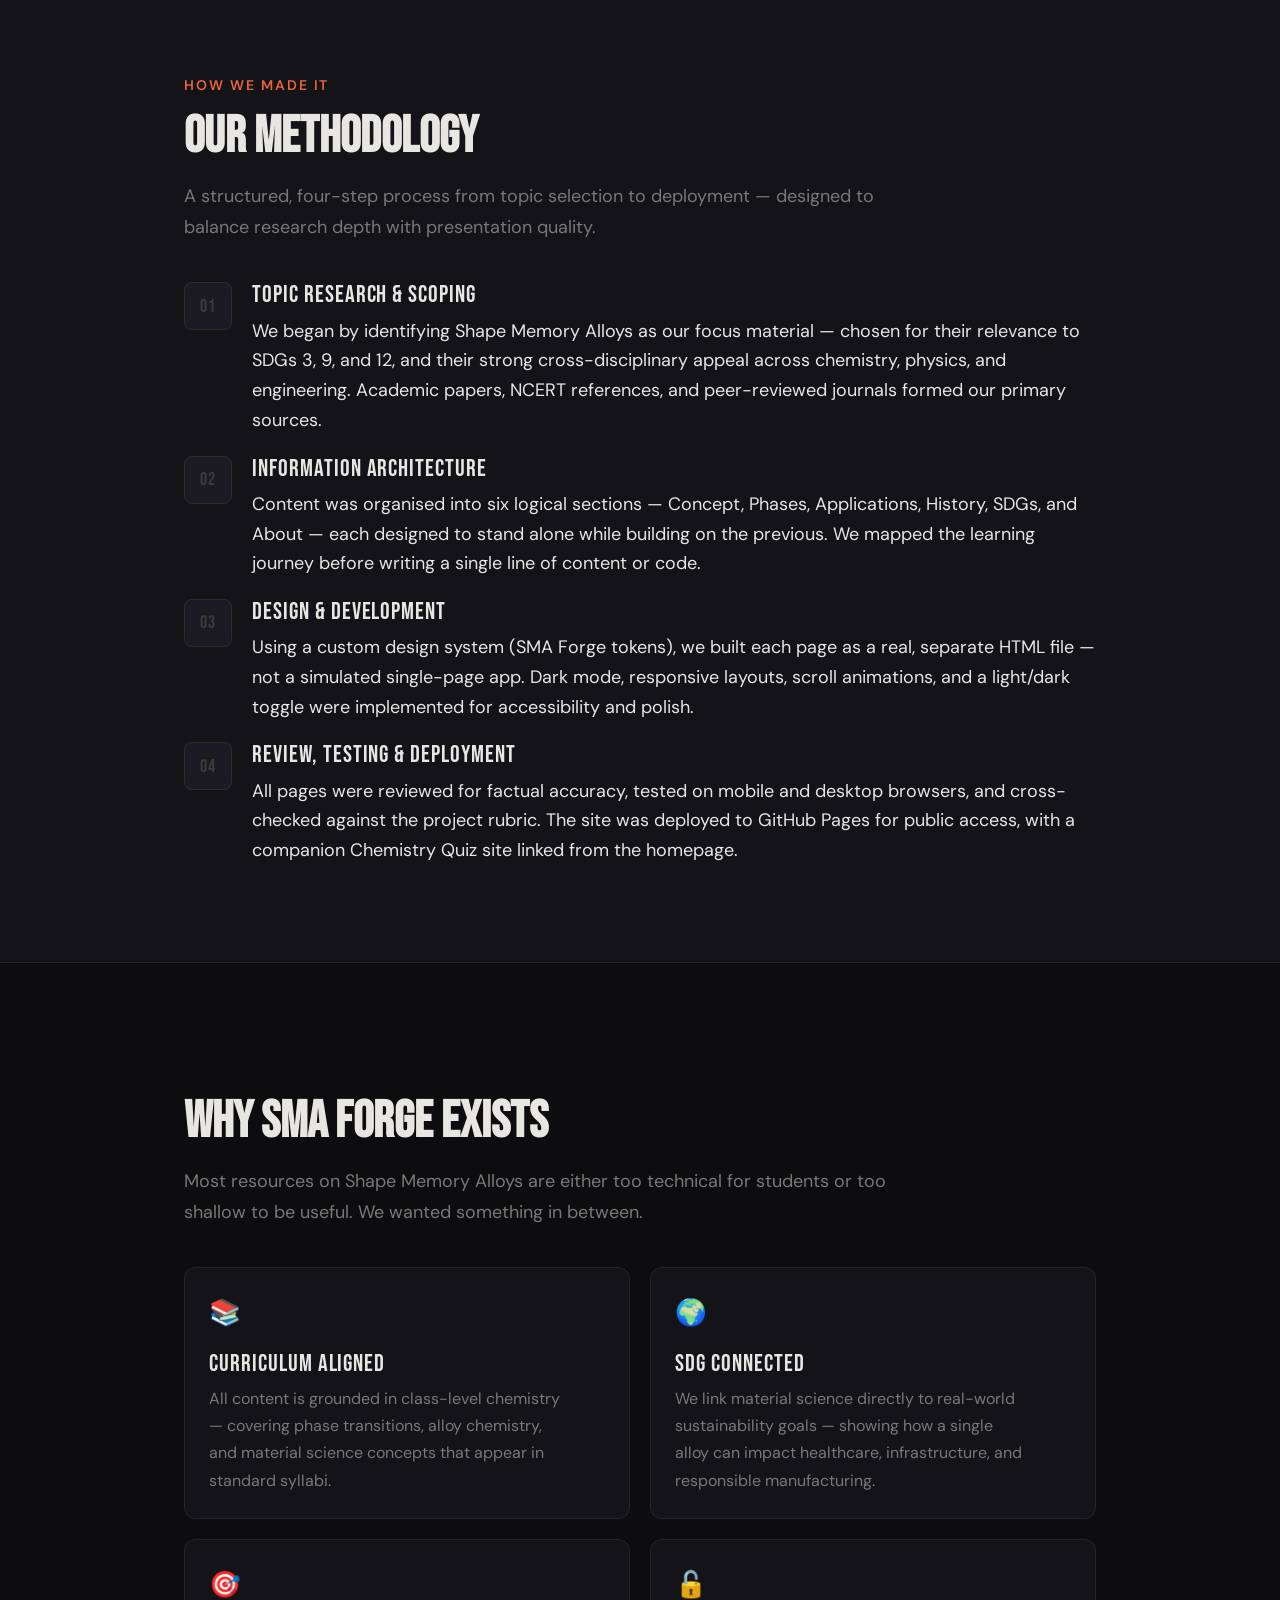
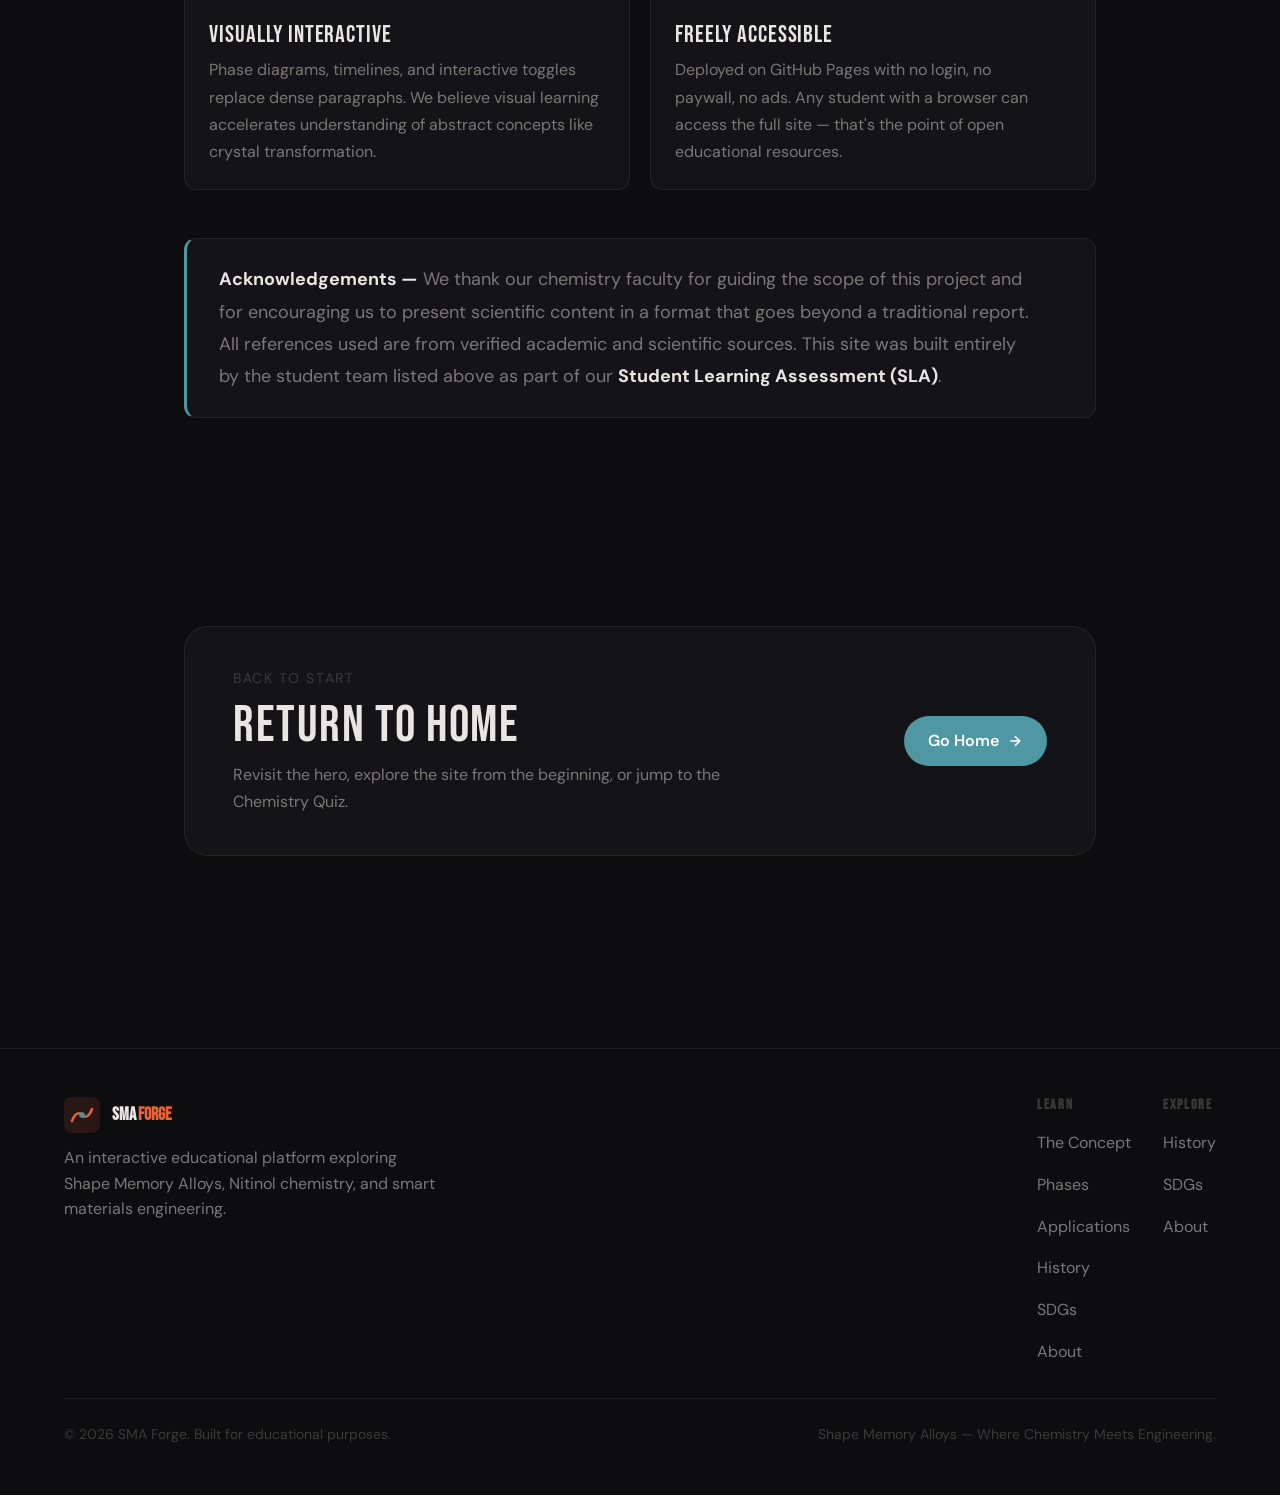
==== commit ab2cf63a: "update" ====
--- a/about.html
+++ b/about.html
@@ -367,7 +367,7 @@
             <div class="team-card__stripe"></div>
             <div class="team-card__avatar">VD</div>
             <p class="team-card__roll">Roll No. — 10</p>
-            <h3 class="team-card__name">Veer Doshi</h3>
+            <h3 class="team-card__name">Veera Doshiya</h3>
             <p class="team-card__role">Project Lead & Research</p>
             <hr class="team-card__divider">
             <p class="team-card__contribution">
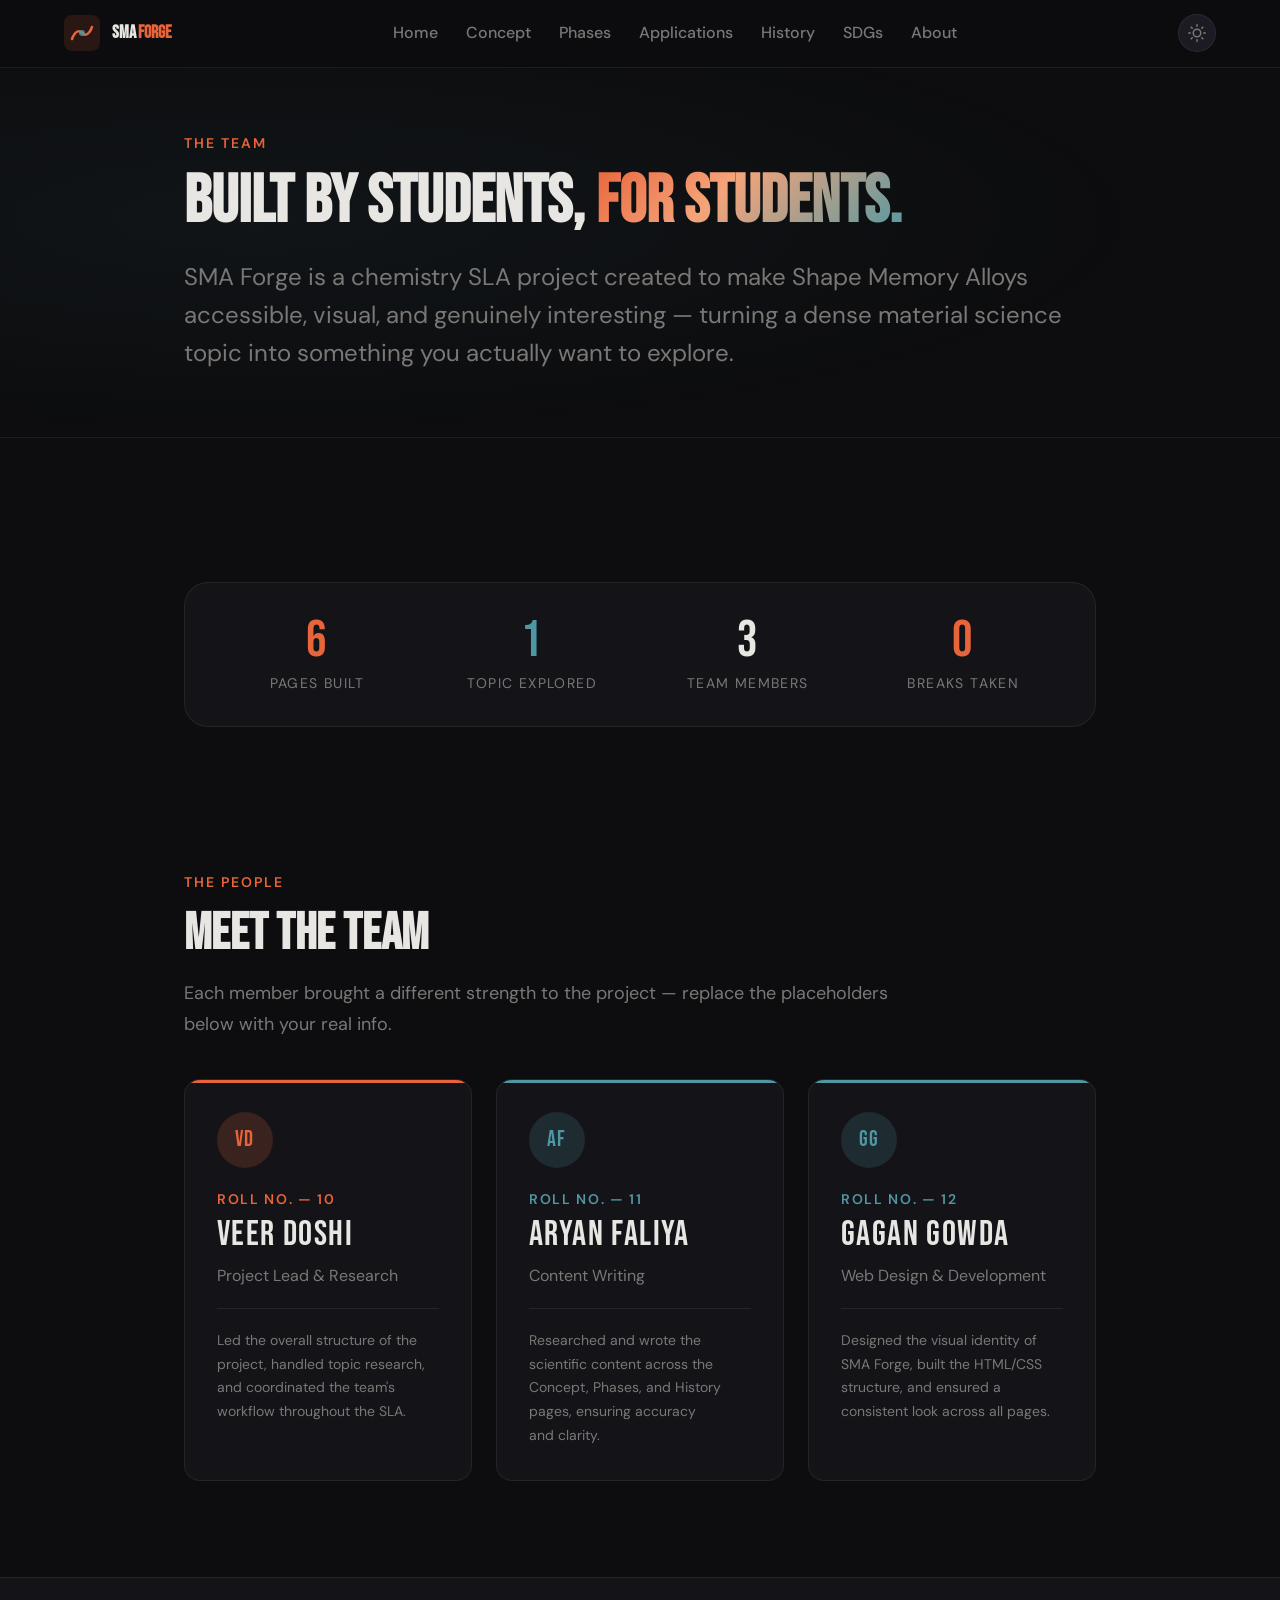
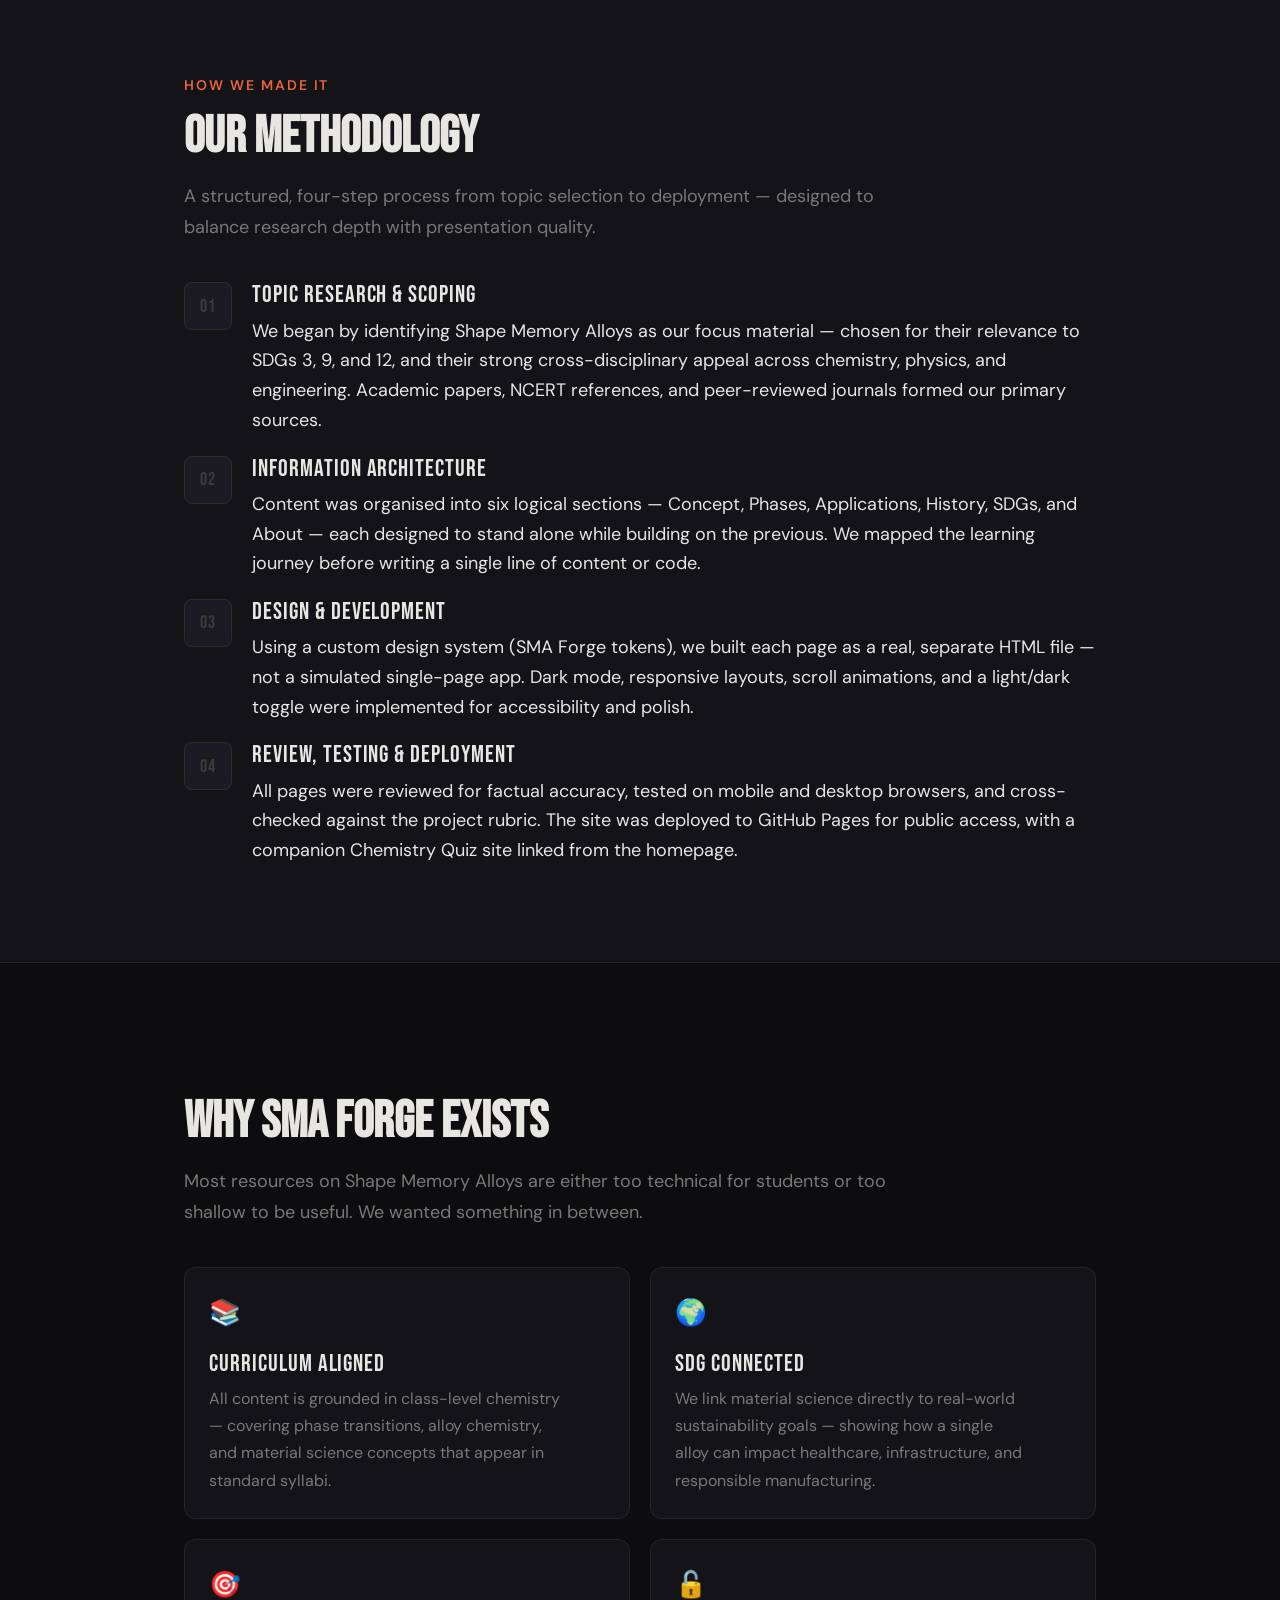
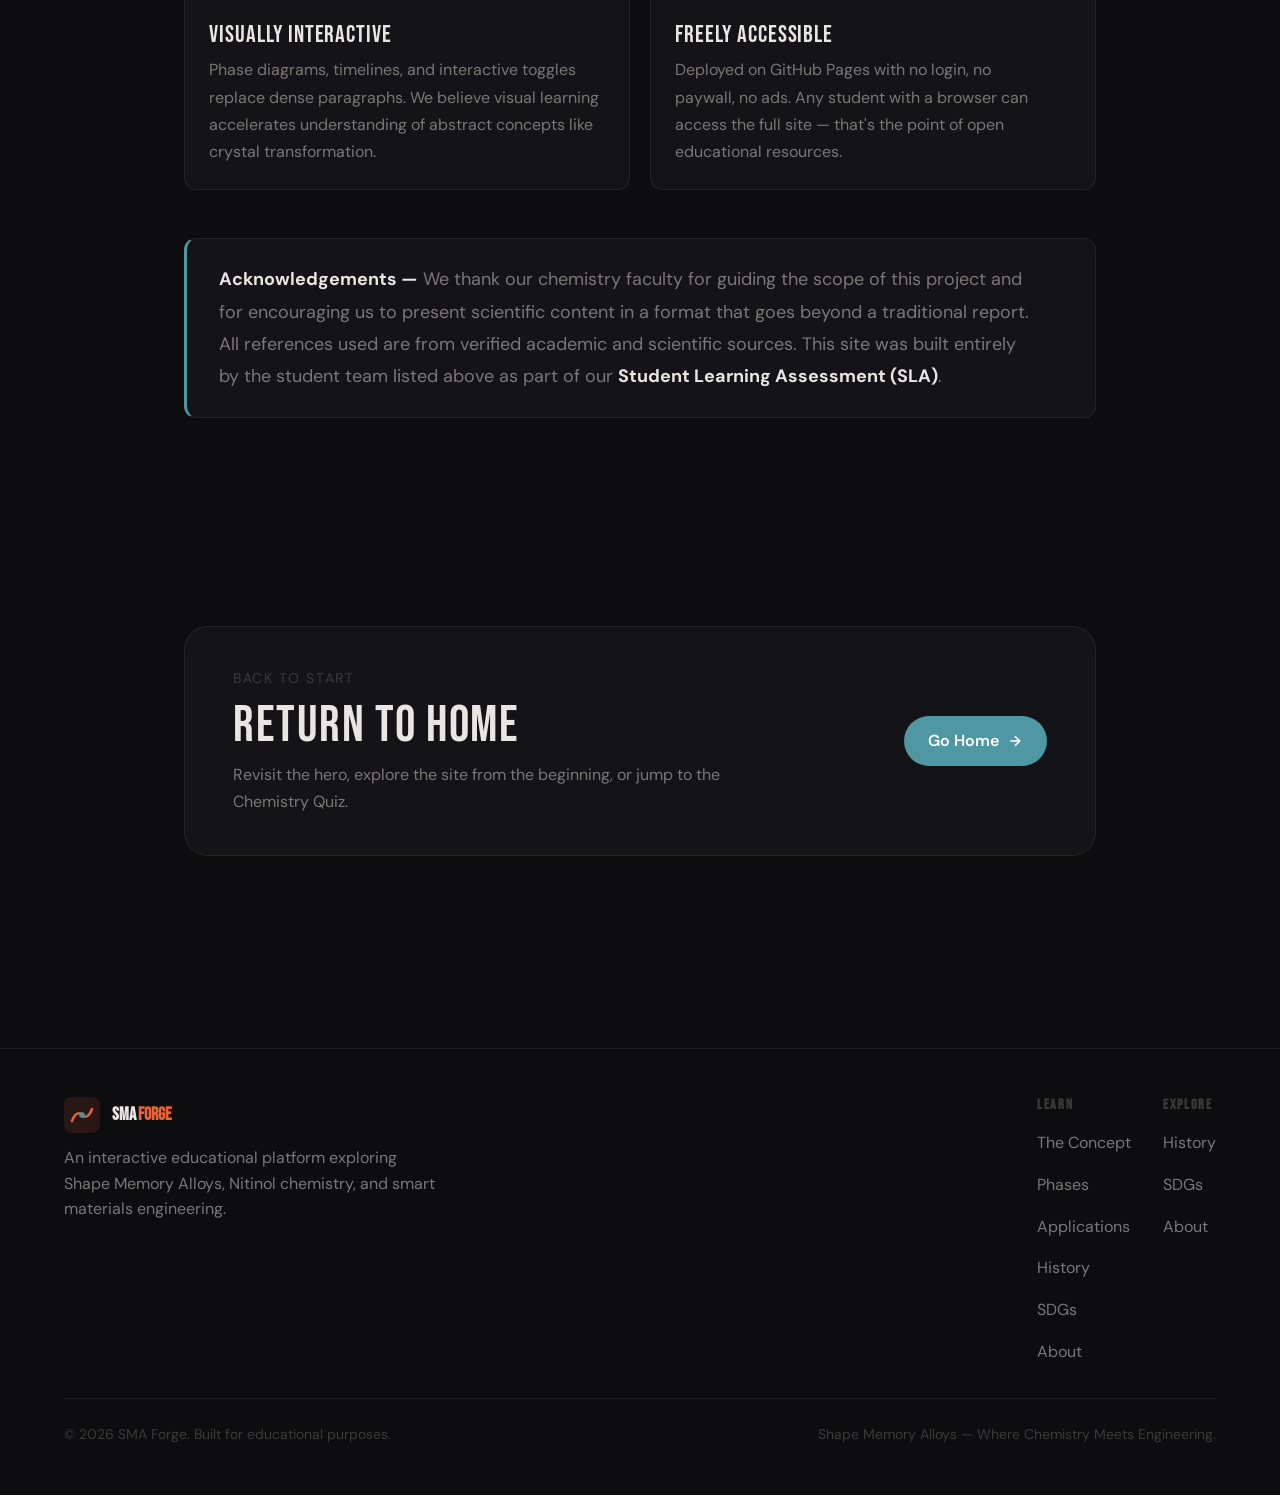
==== commit bea9183a: "update" ====
--- a/about.html
+++ b/about.html
@@ -367,7 +367,7 @@
             <div class="team-card__stripe"></div>
             <div class="team-card__avatar">VD</div>
             <p class="team-card__roll">Roll No. — 10</p>
-            <h3 class="team-card__name">Veera Doshiya</h3>
+            <h3 class="team-card__name">Veer Doshi</h3>
             <p class="team-card__role">Project Lead & Research</p>
             <hr class="team-card__divider">
             <p class="team-card__contribution">
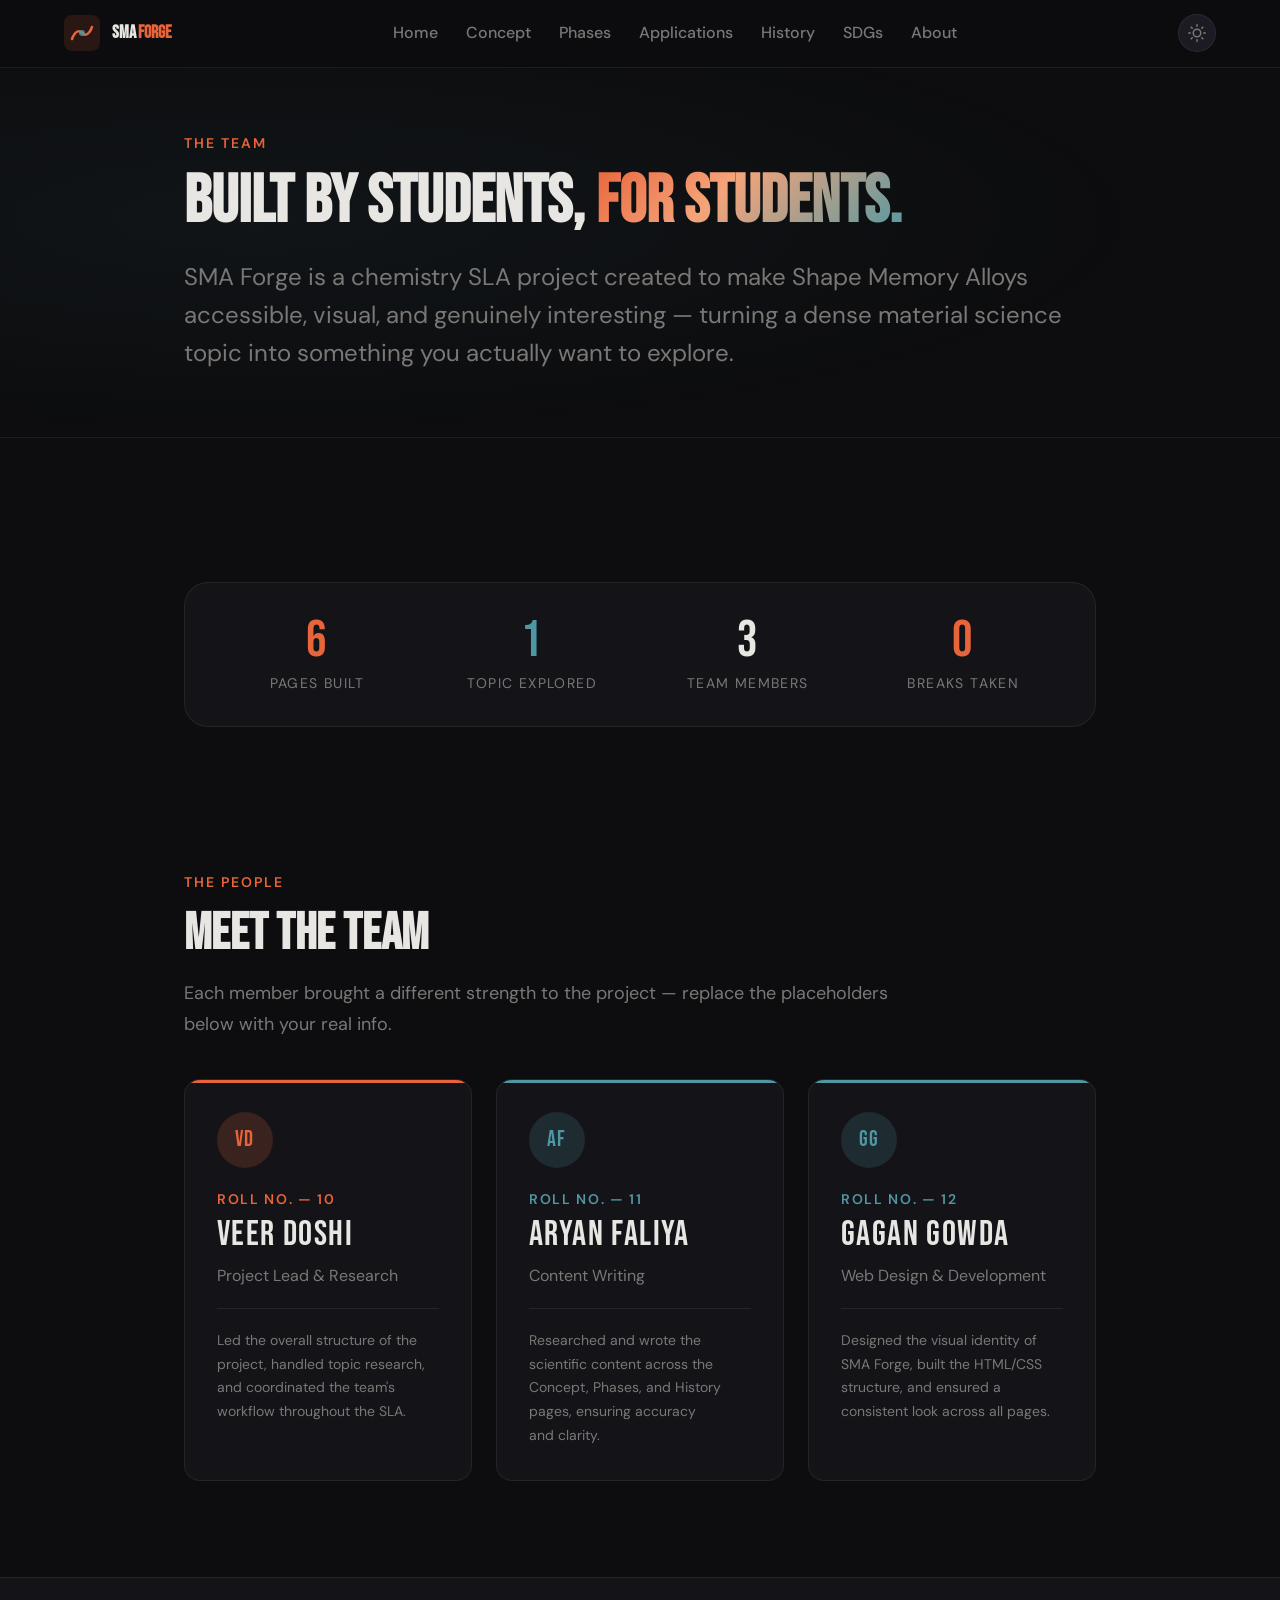
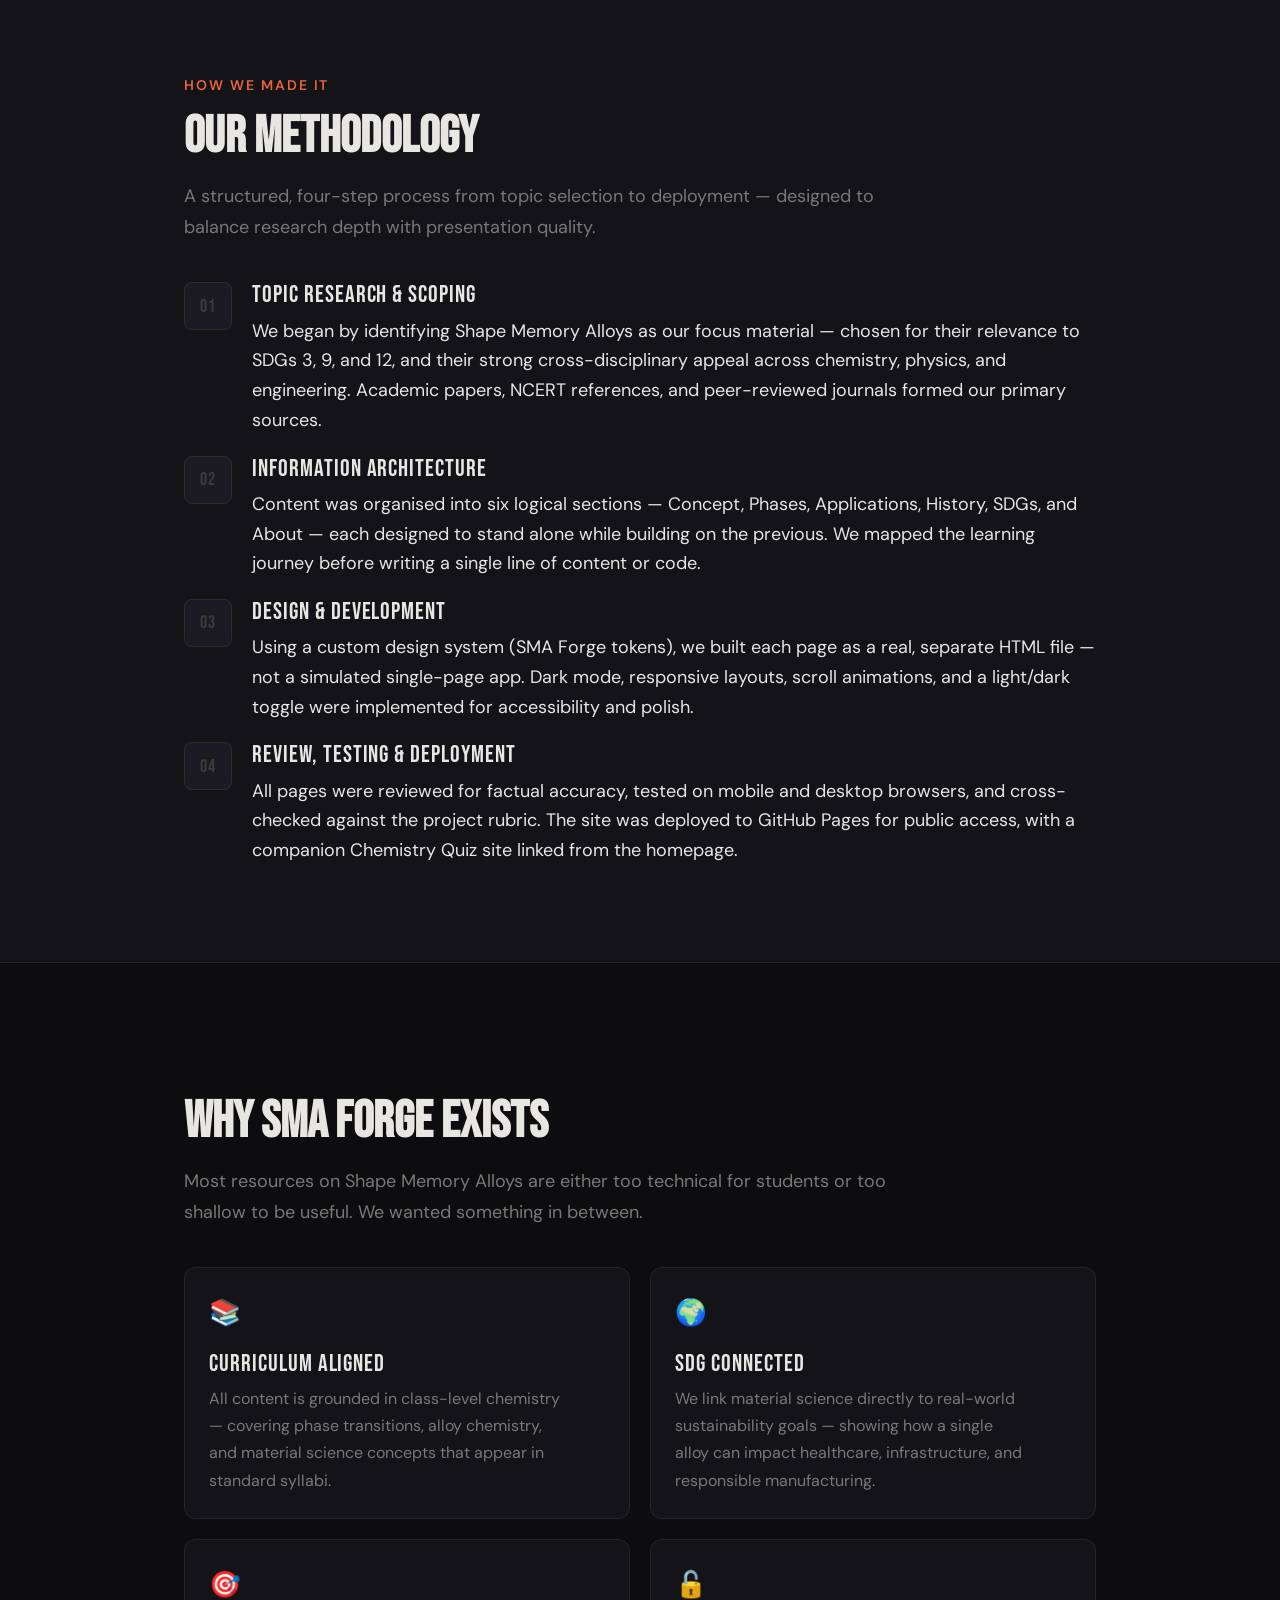
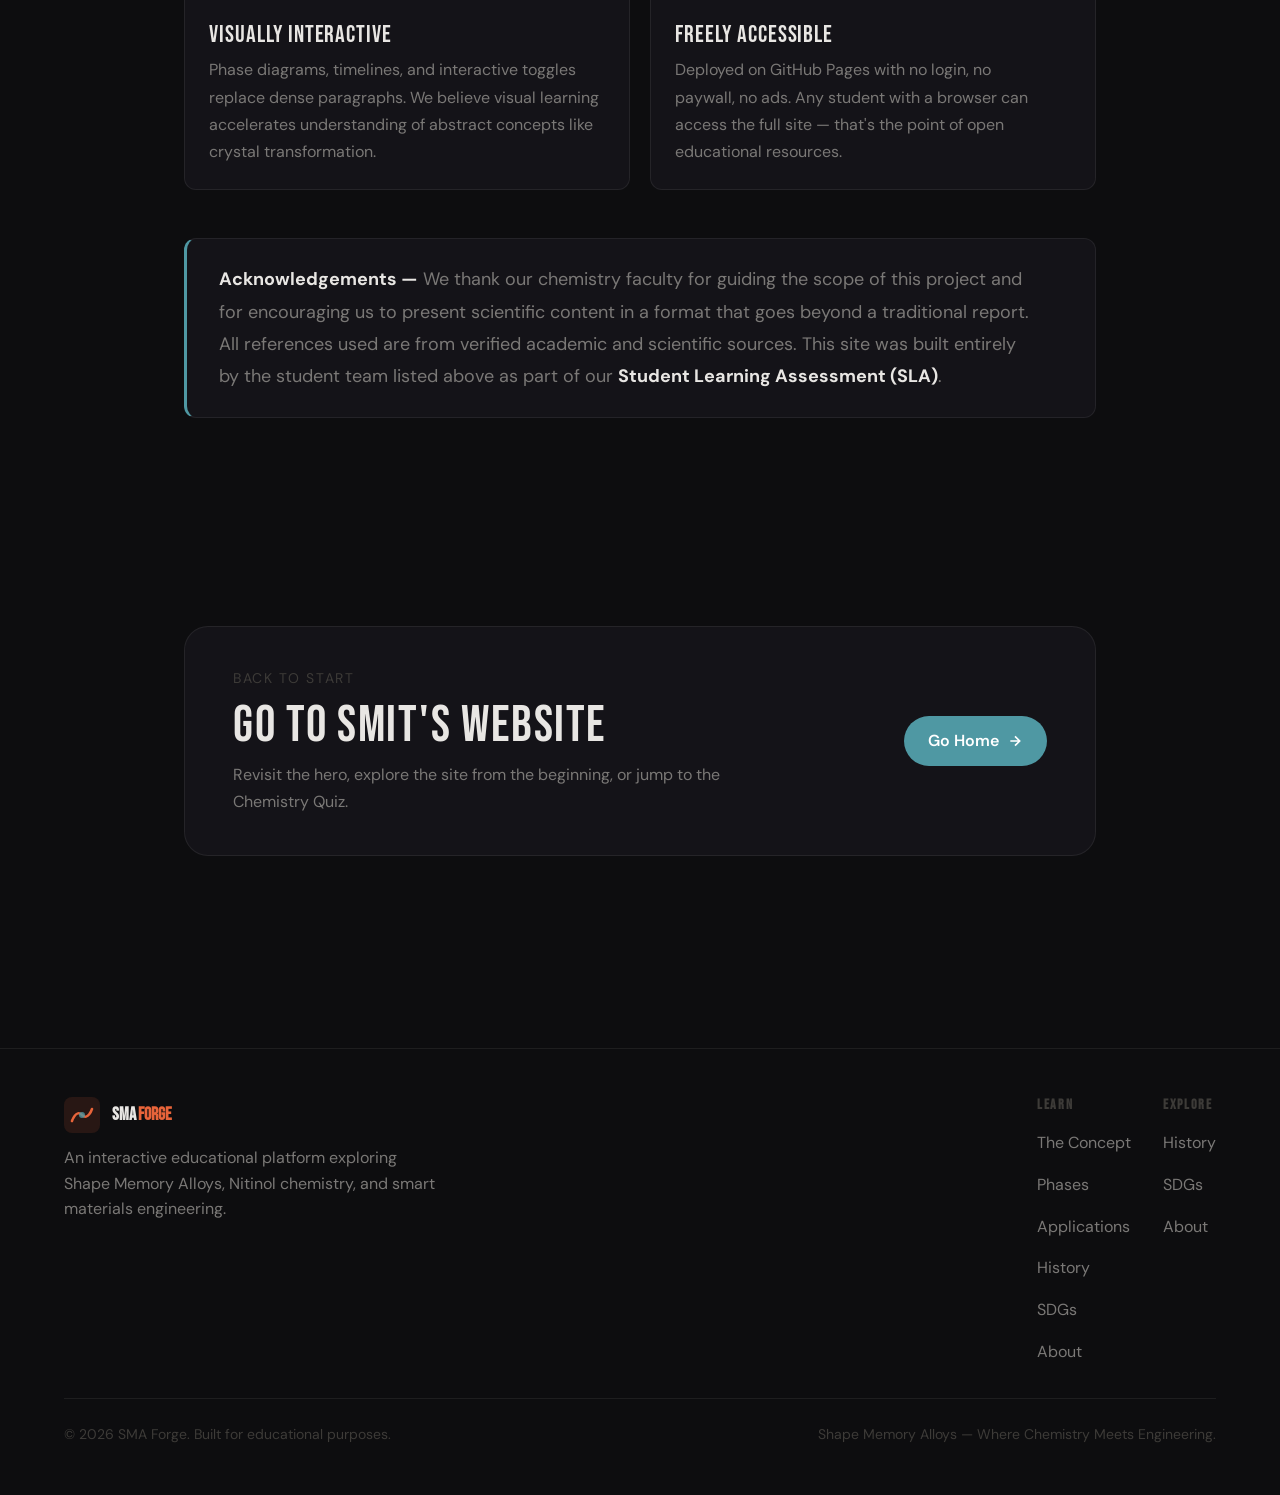
==== commit d8377d59: "update" ====
--- a/about.html
+++ b/about.html
@@ -545,7 +545,7 @@
     <!-- ═══════════════════ BACK TO HOME CTA ═══════════════════ -->
     <section class="section">
       <div class="container--narrow">
-        <a href="./index.html" class="next-cta" data-reveal style="
+        <a href="https://smitmange06.github.io/Chem_Proj/Untitled-1.html" class="next-cta" data-reveal style="
           background: var(--surface);
           border: 1px solid var(--border);
           border-radius: var(--radius-2xl);
@@ -560,7 +560,7 @@
         ">
           <div>
             <p style="font-size: var(--text-xs); text-transform: uppercase; letter-spacing: 0.12em; color: var(--text-faint); margin-bottom: var(--space-2);">Back to Start</p>
-            <h2 style="font-family: var(--font-display); font-size: var(--text-2xl); font-weight: 400; letter-spacing: 0.03em;">Return to Home</h2>
+            <h2 style="font-family: var(--font-display); font-size: var(--text-2xl); font-weight: 400; letter-spacing: 0.03em;">Go to Smit's Website</h2>
             <p style="font-size: var(--text-sm); color: var(--text-muted); margin-top: var(--space-2); max-width: 45ch;">
               Revisit the hero, explore the site from the beginning, or
                 jump to the Chemistry Quiz.
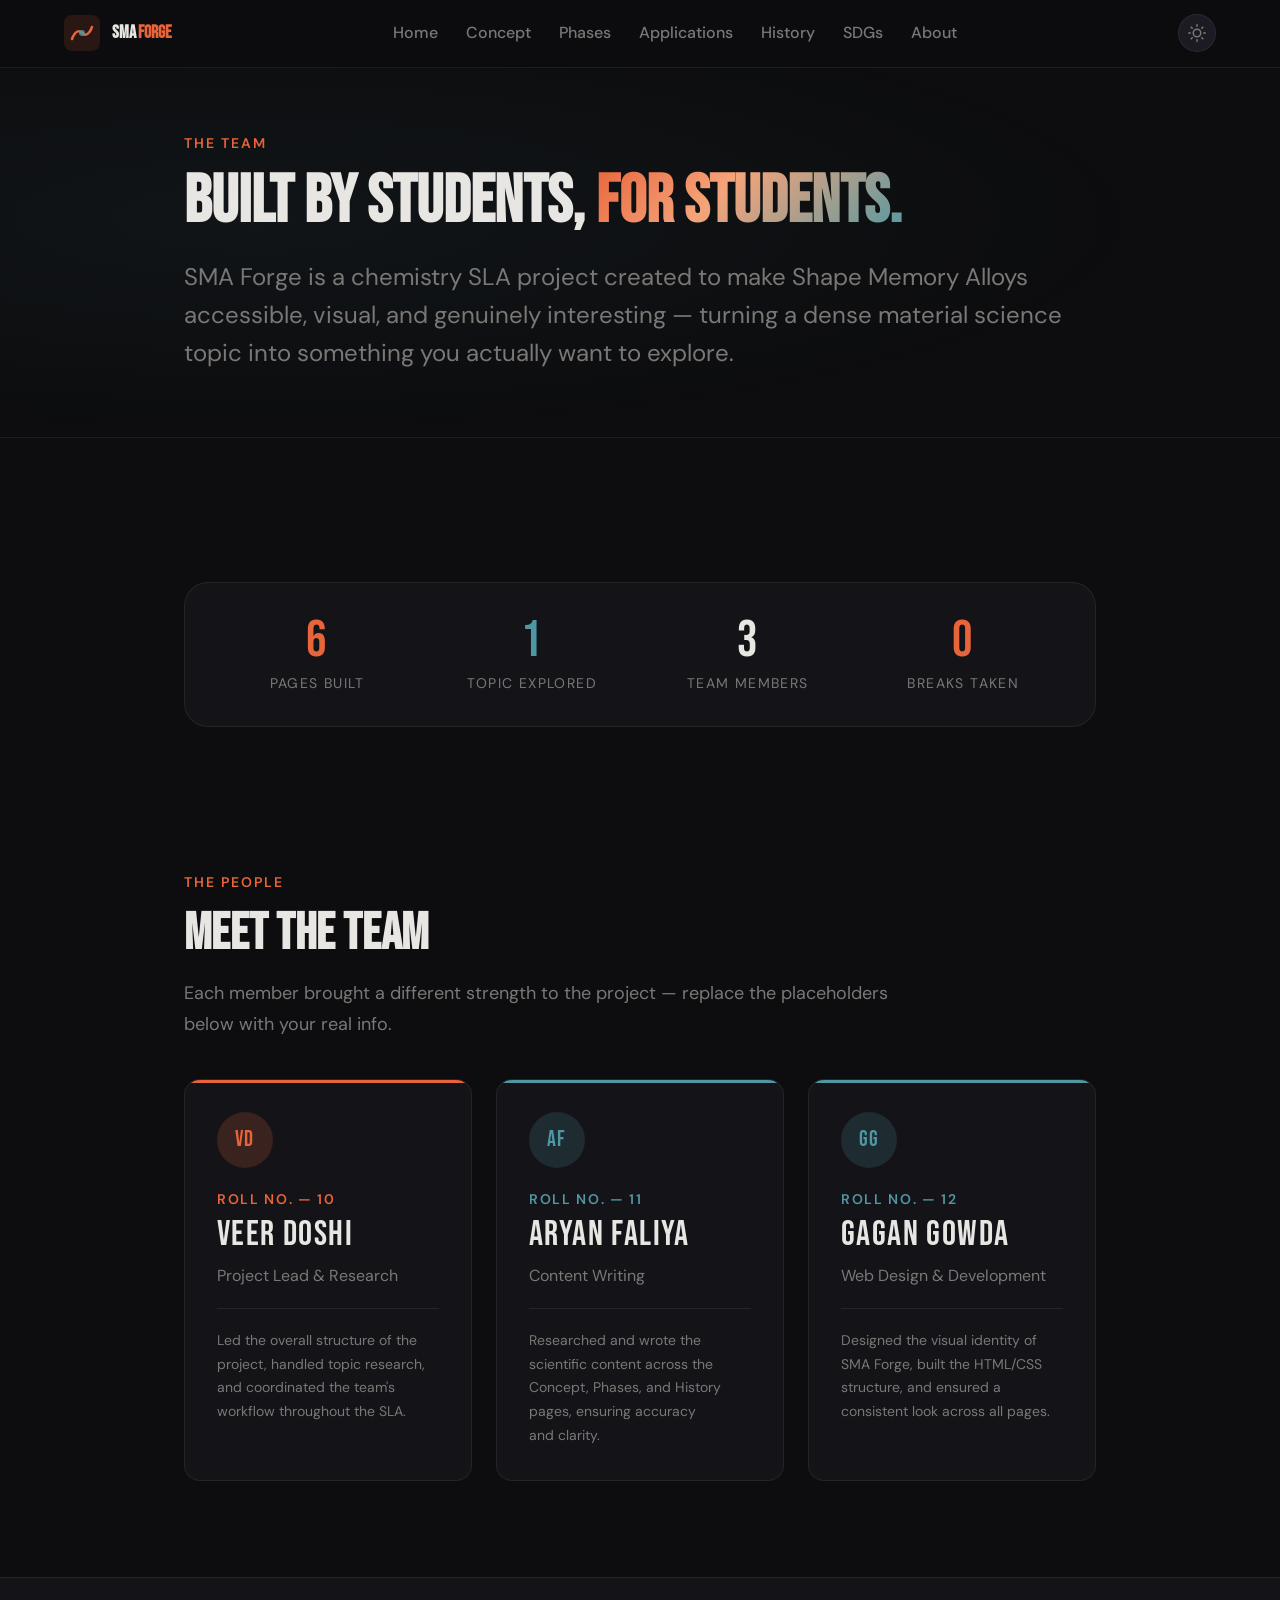
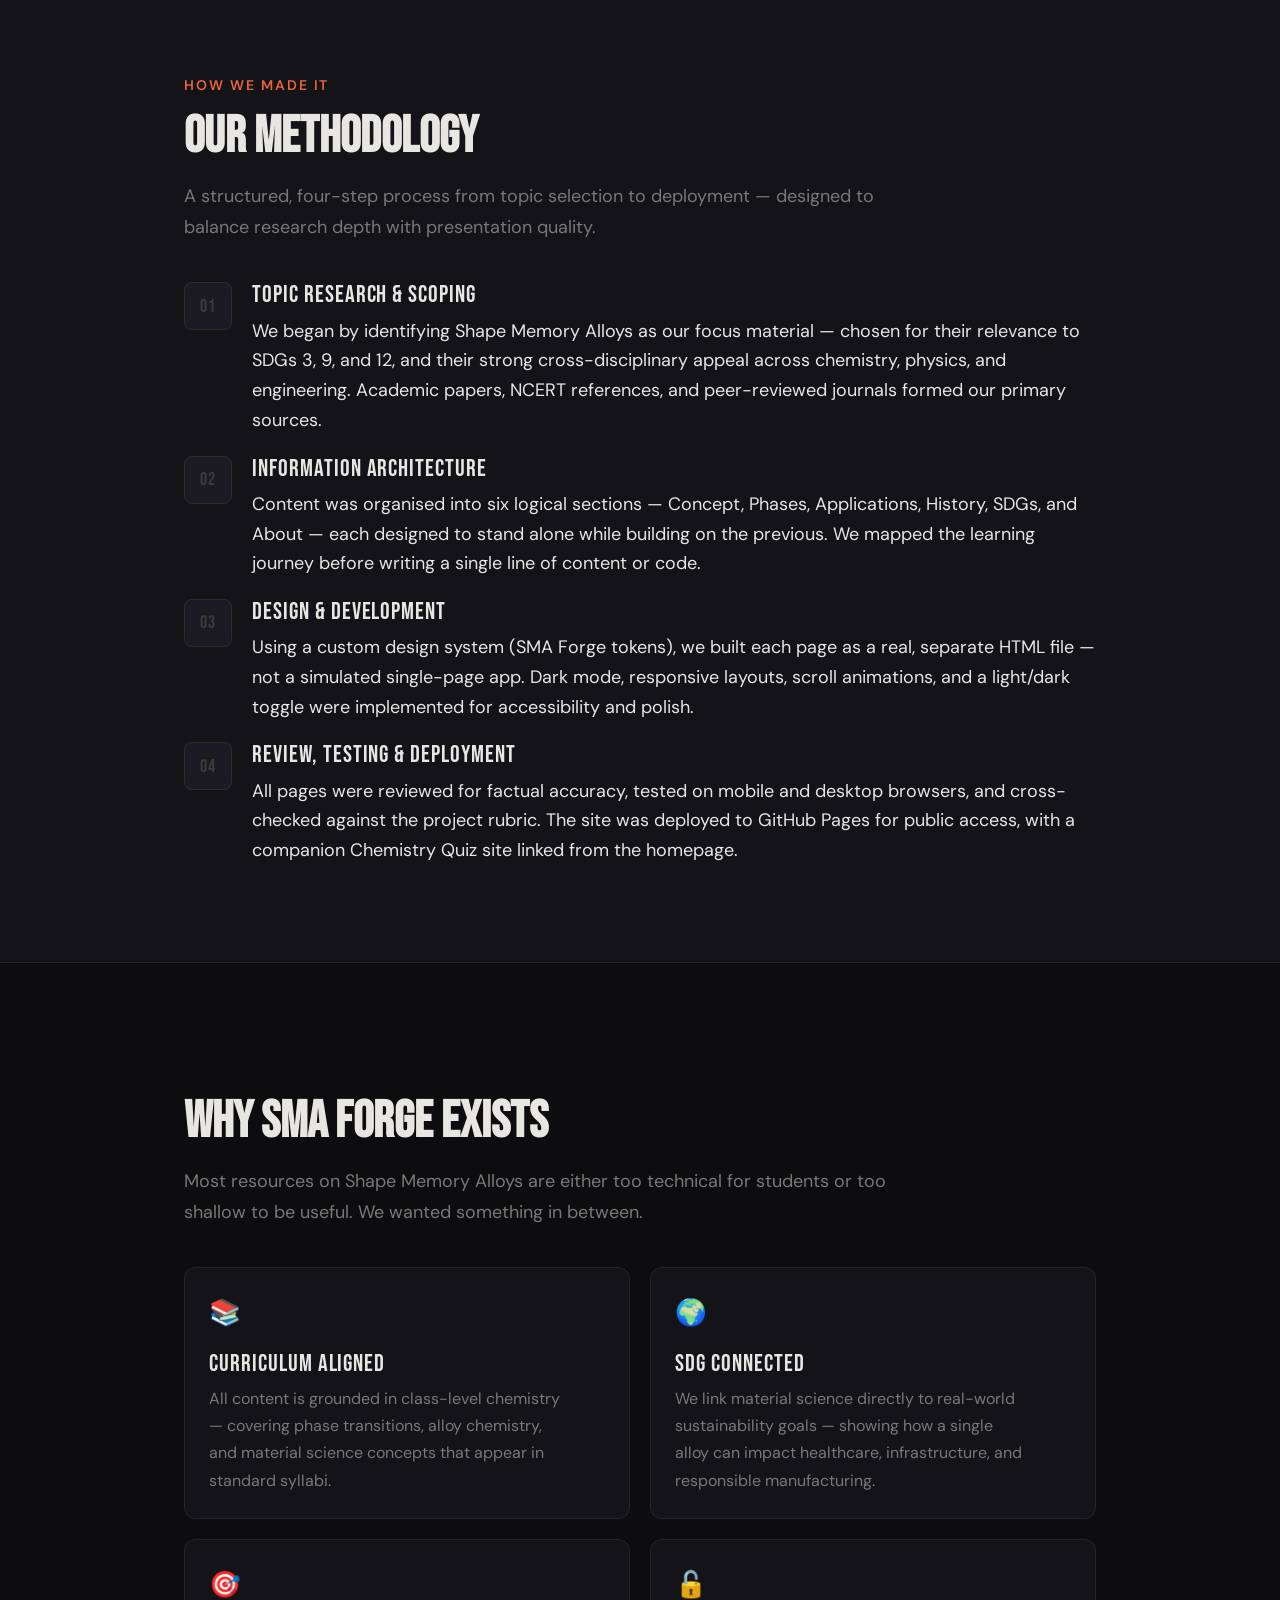
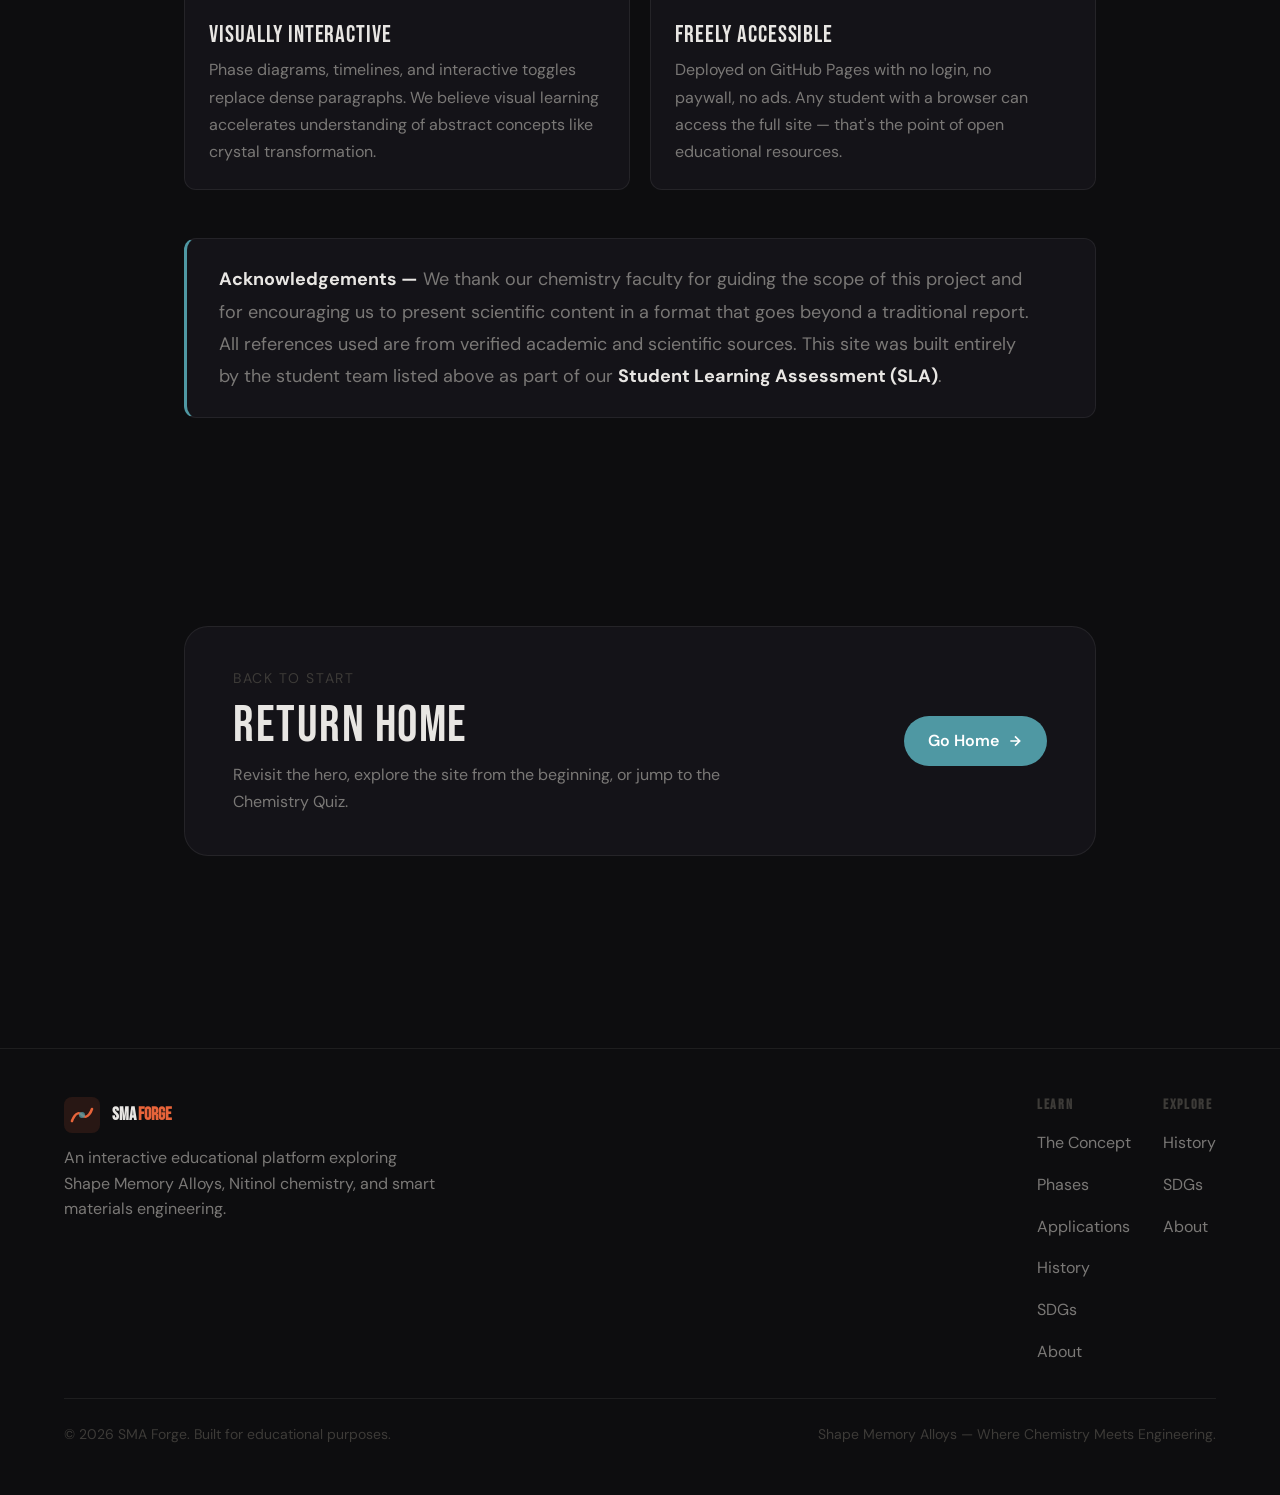
==== commit 42165dcc: "update" ====
--- a/about.html
+++ b/about.html
@@ -545,7 +545,7 @@
     <!-- ═══════════════════ BACK TO HOME CTA ═══════════════════ -->
     <section class="section">
       <div class="container--narrow">
-        <a href="https://smitmange06.github.io/Chem_Proj/Untitled-1.html" class="next-cta" data-reveal style="
+        <a href="./index.html" class="next-cta" data-reveal style="
           background: var(--surface);
           border: 1px solid var(--border);
           border-radius: var(--radius-2xl);
@@ -560,7 +560,7 @@
         ">
           <div>
             <p style="font-size: var(--text-xs); text-transform: uppercase; letter-spacing: 0.12em; color: var(--text-faint); margin-bottom: var(--space-2);">Back to Start</p>
-            <h2 style="font-family: var(--font-display); font-size: var(--text-2xl); font-weight: 400; letter-spacing: 0.03em;">Go to Smit's Website</h2>
+            <h2 style="font-family: var(--font-display); font-size: var(--text-2xl); font-weight: 400; letter-spacing: 0.03em;">Return Home</h2>
             <p style="font-size: var(--text-sm); color: var(--text-muted); margin-top: var(--space-2); max-width: 45ch;">
               Revisit the hero, explore the site from the beginning, or
                 jump to the Chemistry Quiz.
